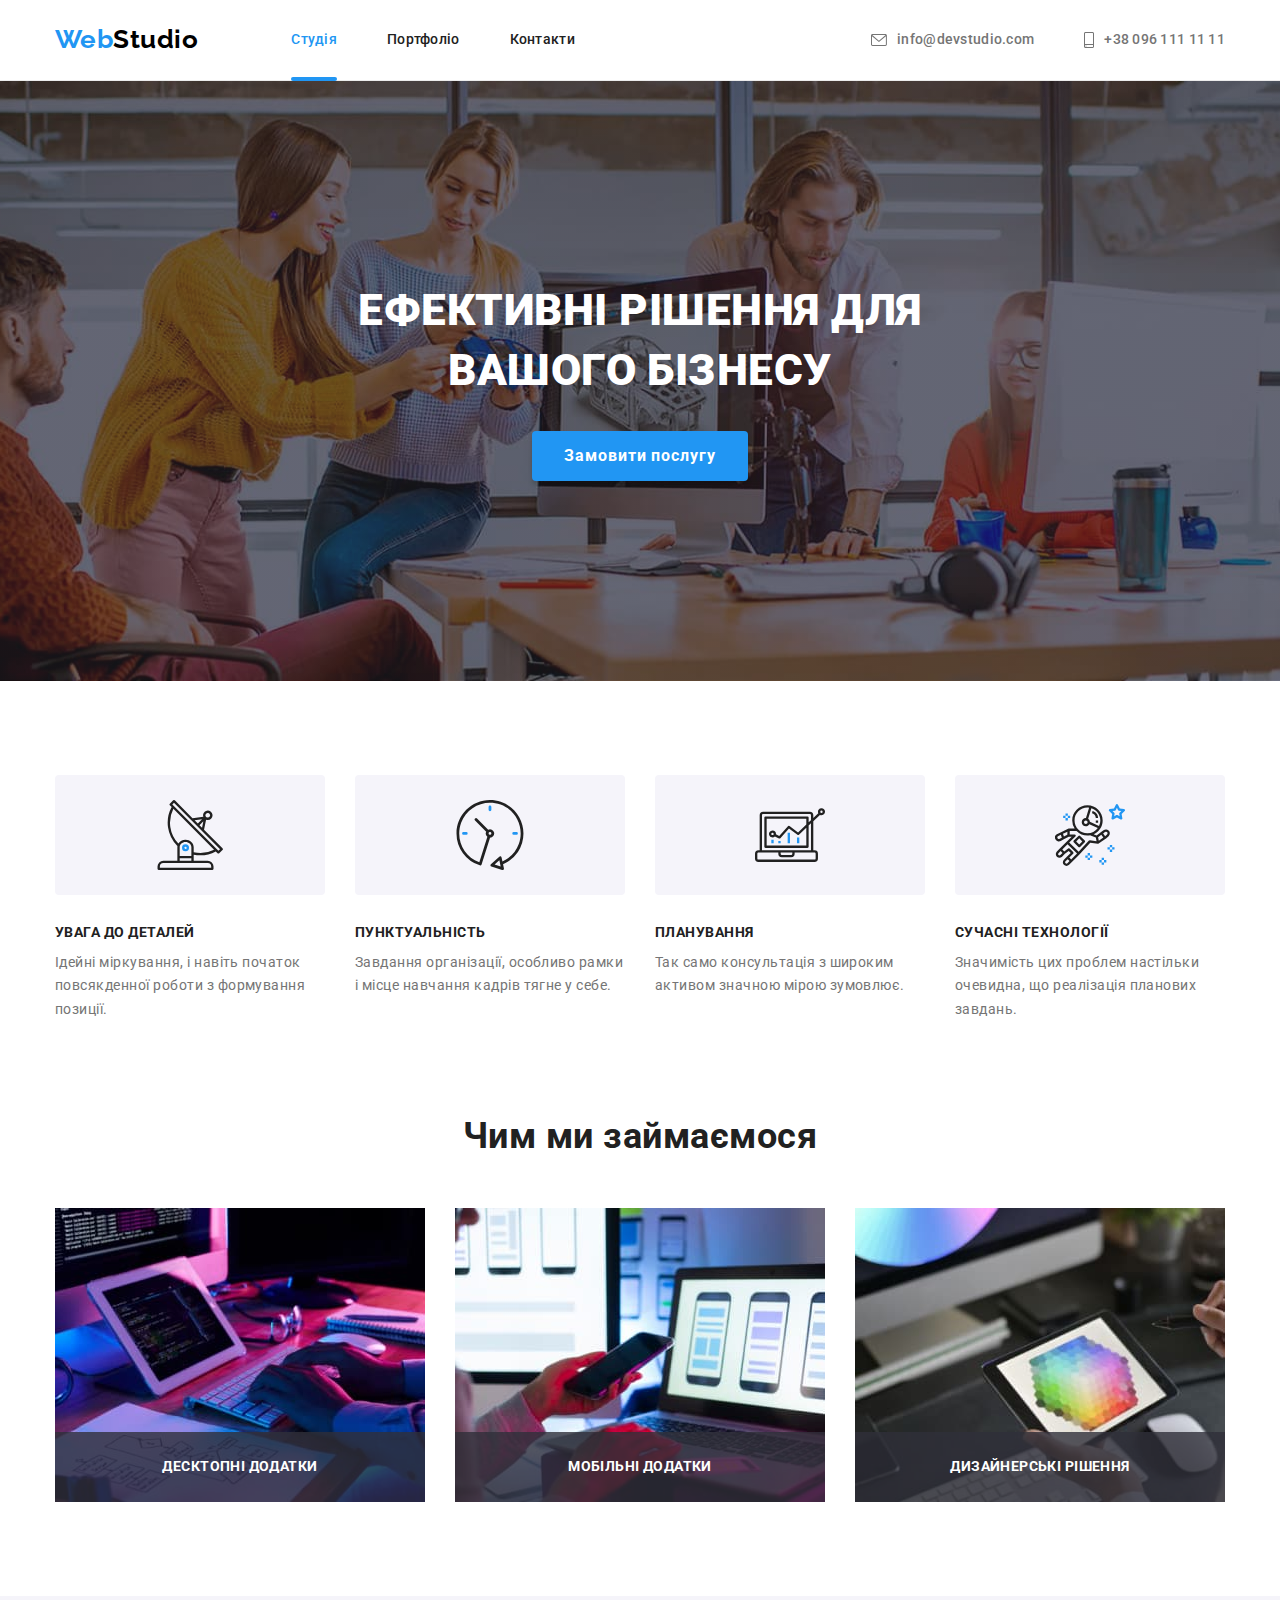
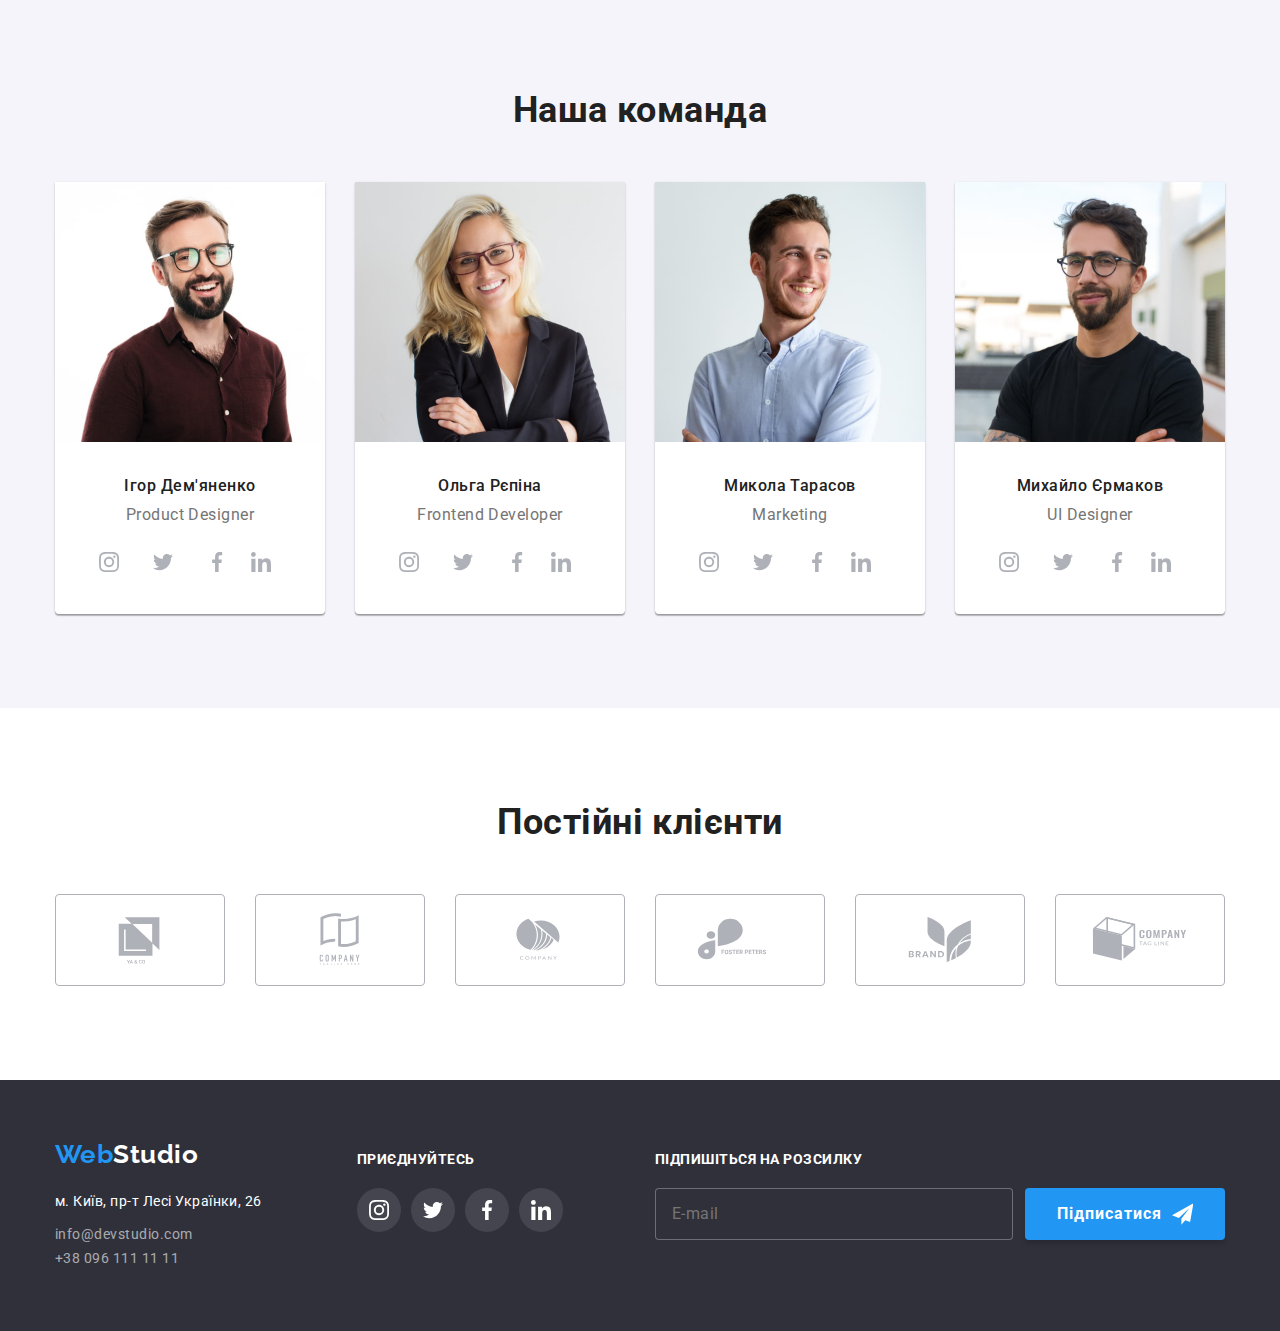
==== index.html @ d3ca1d01 "start" ====
<!DOCTYPE html>
<html lang="uk">
  <head>
    <meta charset="UTF-8" />
    <meta http-equiv="X-UA-Compatible" content="IE=edge" />
    <meta name="viewport" content="width=device-width, initial-scale=1.0" />
    <link
      href="https://fonts.googleapis.com/css2?family=Raleway:wght@700&family=Roboto:wght@400;500;700;900&display=swap"
      rel="stylesheet"
    />
    <link
      rel="stylesheet"
      href="https://cdnjs.cloudflare.com/ajax/libs/modern-normalize/1.1.0/modern-normalize.min.css"
    />
    <link rel="stylesheet" href="./css/main.min.css" />
    <title>Студія</title>
  </head>
  <body>
    <header>
      <div class="main-nav container">
        <nav class="menu">
          <a href="./index.html" class="logo"
            >Web<span class="logo__studio--dark">Studio</span></a
          >
          <ul class="site-nav list">
            <li class="site-nav__item">
              <a href="./index.html" class="site-nav__title site-nav__title--current">Студія</a>
            </li>
            <li class="site-nav__item">
              <a href="./portfolio.html" class="site-nav__title">Портфоліо</a>
            </li>
            <li class="site-nav__item"><a href="" class="site-nav__title">Контакти</a></li>
          </ul>
        </nav>
        <ul class="top-contacts list">
          <li class="top-contacts__item">
            <a href="mailto:info@devstudio.com" class="top-contacts__link">
              <svg class="top-contacts__icon" width="16" height="12">
                <use href="./images/icons.svg#envelope"></use>
              </svg>
              info@devstudio.com
            </a>
          </li>
          <li class="top-contacts__item">
            <a href="tel:+380961111111" class="top-contacts__link">
              <svg class="top-contacts__icon" width="10" height="16">
                <use href="./images/icons.svg#smartphone"></use>
              </svg>
              +38 096 111 11 11
            </a>
          </li>
        </ul>
      </div>
    </header>
    <main>
      <section class="section hero">
        <h1 class="hero__title">
          Ефективні рішення для<br />
          вашого бізнесу
        </h1>
        <button type="button" class="btn" data-modal-open>
          Замовити послугу
        </button>
      </section>
      <section class="section descr">
        <div class="container">
          <h2 class="visually-hidden">Опис</h2>
          <ul class="descr__list list">
            <li class="descr__item">
              <div class="descr__icon">
                <svg width="70" height="70">
                  <use href="./images/icons.svg#antena"></use>
                </svg>
              </div>
              <h3 class="descr__title">УВАГА ДО ДЕТАЛЕЙ</h3>
              <p class="descr__text">
                Ідейні міркування, і навіть початок повсякденної роботи з
                формування позиції.
              </p>
            </li>
            <li class="descr__item">
              <div class="descr__icon">
                <svg width="70" height="70">
                  <use href="./images/icons.svg#clock"></use>
                </svg>
              </div>
              <h3 class="descr__title">ПУНКТУАЛЬНІСТЬ</h3>
              <p class="descr__text">
                Завдання організації, особливо рамки і місце навчання кадрів
                тягне у себе.
              </p>
            </li>
            <li class="descr__item">
              <div class="descr__icon">
                <svg width="70" height="70">
                  <use href="./images/icons.svg#diagram"></use>
                </svg>
              </div>
              <h3 class="descr__title">ПЛАНУВАННЯ</h3>
              <p class="descr__text">
                Так само консультація з широким активом значною мірою зумовлює.
              </p>
            </li>
            <li class="descr__item">
              <div class="descr__icon">
                <svg width="70" height="70">
                  <use href="./images/icons.svg#astronaut"></use>
                </svg>
              </div>
              <h3 class="descr__title">СУЧАСНІ ТЕХНОЛОГІЇ</h3>
              <p class="descr__text">
                Значимість цих проблем настільки очевидна, що реалізація
                планових завдань.
              </p>
            </li>
          </ul>
        </div>
      </section>
      <section class="section samples">
        <div class="container">
          <h2 class="section__title">Чим ми займаємося</h2>
          <ul class="samples__list list">
            <li class="samples__item">
              <img class="samples__img" src="./images/img1.jpg" alt="Приклад роботи 1" width="370" />
              <div class="samples__plate">
                <h3 class="samples__title">Десктопні додатки</h3>
              </div>
            </li>
            <li class="samples__item">
              <img class="samples__img" src="./images/img2.jpg" alt="Приклад роботи 2" width="370" />
              <div class="samples__plate">
                <h3 class="samples__title">Мобільні додатки</h3>
              </div>
            </li>
            <li class="samples__item">
              <img class="samples__img" src="./images/img3.jpg" alt="Приклад роботи 3" width="370" />
              <div class="samples__plate">
                <h3 class="samples__title">Дизайнерські рішення</h3>
              </div>
            </li>
          </ul>
        </div>
      </section>
      <section class="section team">
        <div class="container">
          <h2  class="section__title">Наша команда</h2>
          <ul class="team__list list">
            <li class="team__item">
              <img
                src="./images/teamcard1.jpg"
                alt="Ігор Дем'яненко"
                width="270"
              />
              <div class="team-card">
                <h3 class="team-card__title">Ігор Дем'яненко</h3>
                <p>Product Designer</p>
                <ul class="social list">
                  <li class="social__item" >
                    <a href="" class="social__link" title="">
                      <svg  width="20" height="20">
                        <use href="./images/icons.svg#instagram"></use>
                      </svg>
                    </a>
                  </li>
                  <li class="social__item">
                    <a href="" class="social__link" title="">
                      <svg  width="20" height="20">
                        <use href="./images/icons.svg#twitter"></use>
                      </svg>
                    </a>
                  </li class="social__item">
                  <li>
                    <a href="" class="social__link" title="">
                      <svg  width="20" height="20">
                        <use href="./images/icons.svg#facebook"></use>
                      </svg>
                    </a>
                  </li>
                  <li class="social__item">
                    <a href="" class="social__link" title="">
                      <svg  width="20" height="20">
                        <use href="./images/icons.svg#linkedin"></use>
                      </svg>
                    </a>
                  </li>
                </ul>
              </div>
            </li>
            <li class="team__item">
              <img
                src="./images/teamcard2.jpg"
                alt="Ольга Рєпіна"
                width="270"
              />
              <div class="team-card">
                <h3 class="team-card__title">Ольга Рєпіна</h3>
                <p>Frontend Developer</p>
                <ul class="social list">
                    <li class="social__item" >
                      <a href="" class="social__link" title="">
                        <svg  width="20" height="20">
                          <use href="./images/icons.svg#instagram"></use>
                        </svg>
                      </a>
                    </li>
                    <li class="social__item">
                      <a href="" class="social__link" title="">
                        <svg width="20" height="20">
                          <use href="./images/icons.svg#twitter"></use>
                        </svg>
                      </a>
                    </li class="social__item">
                    <li>
                      <a href="" class="social__link" title="">
                        <svg  width="20" height="20">
                          <use href="./images/icons.svg#facebook"></use>
                        </svg>
                      </a>
                    </li>
                    <li class="social__item">
                      <a href="" class="social__link" title="">
                        <svg  width="20" height="20">
                          <use href="./images/icons.svg#linkedin"></use>
                        </svg>
                      </a>
                    </li>
                  </ul>
              </div>
            </li>
            <li class="team__item">
              <img
                src="./images/teamcard3.jpg"
                alt="Микола Тарасов"
                width="270"
              />
              <div class="team-card">
                <h3 class="team-card__title">Микола Тарасов</h3>
                <p>Marketing</p>
                <ul class="social list">
                    <li class="social__item" >
                      <a href="" class="social__link" title="">
                        <svg  width="20" height="20">
                          <use href="./images/icons.svg#instagram"></use>
                        </svg>
                      </a>
                    </li>
                    <li class="social__item">
                      <a href="" class="social__link" title="">
                        <svg  width="20" height="20">
                          <use href="./images/icons.svg#twitter"></use>
                        </svg>
                      </a>
                    </li class="social__item">
                    <li>
                      <a href="" class="social__link" title="">
                        <svg  width="20" height="20">
                          <use href="./images/icons.svg#facebook"></use>
                        </svg>
                      </a>
                    </li>
                    <li class="social__item">
                      <a href="" class="social__link" title="">
                        <svg  width="20" height="20">
                          <use href="./images/icons.svg#linkedin"></use>
                        </svg>
                      </a>
                    </li>
                  </ul>
              </div>
            </li>
            <li class="team__item">
              <img
                src="./images/teamcard4.jpg"
                alt="Михайло Єрмаков"
                width="270"
              />
              <div class="team-card">
                <h3 class="team-card__title">Михайло Єрмаков</h3>
                <p>UI Designer</p>
                <ul class="social list">
                    <li class="social__item" >
                      <a href="" class="social__link" title="">
                        <svg  width="20" height="20">
                          <use href="./images/icons.svg#instagram"></use>
                        </svg>
                      </a>
                    </li>
                    <li class="social__item">
                      <a href="" class="social__link" title="">
                        <svg  width="20" height="20">
                          <use href="./images/icons.svg#twitter"></use>
                        </svg>
                      </a>
                    </li class="social__item">
                    <li>
                      <a href="" class="social__link" title="">
                        <svg  width="20" height="20">
                          <use href="./images/icons.svg#facebook"></use>
                        </svg>
                      </a>
                    </li>
                    <li class="social__item">
                      <a href="" class="social__link" title="">
                        <svg  width="20" height="20">
                          <use href="./images/icons.svg#linkedin"></use>
                        </svg>
                      </a>
                    </li>
                  </ul>
              </div>
            </li>
          </ul>
        </div>
      </section>
      <section class="section clients">
        <div class="container">
          <h2  class="section__title">Постійні клієнти</h2>
          <ul class="clients__list list">
            <li class="clients__item">
              <a href="" class="clients__thumb">
                <svg width="106" height="60">
                  <use href="./images/icons.svg#client1"></use>
                </svg>
              </a>
            </li>
            <li class="clients__item">
              <a href="" class="clients__thumb">
                <svg width="106" height="60">
                  <use href="./images/icons.svg#client2"></use>
                </svg>
              </a>
            </li>
            <li class="clients__item">
              <a href="" class="clients__thumb">
                <svg width="106" height="60">
                  <use href="./images/icons.svg#client3"></use>
                </svg>
              </a>
            </li>
            <li class="clients__item">
              <a href="" class="clients__thumb">
                <svg width="106" height="60">
                  <use href="./images/icons.svg#client4"></use>
                </svg>
              </a>
            </li>
            <li class="clients__item">
              <a href="" class="clients__thumb">
                <svg width="106" height="60">
                  <use href="./images/icons.svg#client5"></use>
                </svg>
              </a>
            </li>
            <li class="clients__item">
              <a href="" class="clients__thumb">
                <svg width="106" height="60">
                  <use href="./images/icons.svg#client6"></use>
                </svg>
              </a>
            </li>
          </ul>
        </div>
      </section>
    </main>
    <footer class="footer">
      <div class="container container--flex">
        <address>
          <a href="./index.html" class="logo footer__logo"
            >Web<span class="logo__studio--light">Studio</span></a
          >
          <ul class="bottom-contacts list">
            <li class="bottom-contacts__item">
              <a
                href="https://goo.gl/maps/KLGtmUiZqjjmd39q9"
                target="_blank"
                rel="noopener noreferrer"
                class="bottom-contacts__link bottom-contacts__link--white"
                >м. Київ, пр-т Лесі Українки, 26</a
              >
            </li>
            <li>
              <a href="mailto:info@devstudio.com" class="bottom-contacts__link"
                >info@devstudio.com</a
              >
            </li>
            <li>
              <a href="tel:+380961111111" class="bottom-contacts__link"
                >+38 096 111 11 11</a
              >
            </li>
          </ul>
        </address>

        <div class="footer-soc">
          <h2 class="footer__title">приєднуйтесь</h2>
          <ul class="social footer-soc__social list">
            <li class="social__item">
              <a href="" class="social__link social__link--bottom" title="">
                <svg class="icon" width="20" height="20">
                  <use href="./images/icons.svg#instagram"></use>
                </svg>
              </a>
            </li>
            <li class="social__item">
              <a href="" class="social__link social__link--bottom" title="">
                <svg class="icon" width="20" height="20">
                  <use href="./images/icons.svg#twitter"></use>
                </svg>
              </a>
            </li>
            <li class="social__item">
              <a href="" class="social__link social__link--bottom" title="">
                <svg class="icon" width="20" height="20">
                  <use href="./images/icons.svg#facebook"></use>
                </svg>
              </a>
            </li>
            <li class="social__item">
              <a href="" class="social__link social__link--bottom" title="">
                <svg class="icon" width="20" height="20">
                  <use href="./images/icons.svg#linkedin"></use>
                </svg>
              </a>
            </li>
          </ul>
        </div>
        <div class="subscribe">
          <h2 class="footer__title">Підпишіться на розсилку</h2>
          <form class="subscribe__form">
            <label>
              <input class="subscribe__input" type="email" name="email" placeholder="E-mail" />
            </label>

            <button type="submit" class="btn subscribe__btn">
              Підписатися
              <svg class="subscribe__icon" width="24" height="24">
                <use href="./images/icons.svg#subscribe"></use>
              </svg>
            </button>
          </form>
        </div>
      </div>
    </footer>

    <div class="backdrop is-hidden" data-modal>
      <div class="modal">
        <button type="button" class="close-btn" data-modal-close>
          <svg class="close-btn__icon" width="18" height="18">
            <use href="./images/icons.svg#close-black"></use>
          </svg>
        </button>
        <h2 class="modal__title">Залиште свої дані, ми вам передзвонимо</h2>
        <form class="modal-form">

          <span class="modal-form__label">Ім'я</span>
          <label class="modal-form__field">
            <input type="text" name="name" class="modal-form__input"/>
            <svg class="modal-form__icon" width="18" height="18">
              <use href="./images/icons.svg#person"></use>
            </svg>
          </label>
          <span class="modal-form__label">Телефон</span>
          <label class="modal-form__field">
            
            <input type="tel" name="tel" class="modal-form__input"/>
            <svg class="modal-form__icon" width="18" height="18">
              <use href="./images/icons.svg#phone-form"></use>
            </svg>
          </label>
          <span class="modal-form__label">Пошта</span>
          <label class="modal-form__field">
            
            <input type="email" name="email" class="modal-form__input"/>
            <svg class="modal-form__icon" width="18" height="18">
              <use href="./images/icons.svg#email-form"></use>
            </svg>
          </label>
          <span class="modal-form__label">Коментар</span>
          <label class="modal-form__field">
            
            <textarea
              name="comment"
              rows="7"
              placeholder="Введіть текст"
              class="modal-form__input modal-form__input--text"
            ></textarea>
          </label>
          <label class="policy">
            <input type="checkbox" name="agree" class="policy__input visually-hidden" />
            <span class="policy__icon"></span>
            Погоджуюся з розсилкою та приймаю <a class="policy__link" href="">Умови договору</a>
          </label>

          <button type="submit" class="btn modal__btn">Відправити</button>
        </form>
      </div>
    </div>

    <script src="./js/modal.js"></script>
  </body>
</html>
---- css/main.min.css ----
.visually-hidden{position:absolute;white-space:nowrap;width:1px;height:1px;overflow:hidden;border:0;padding:0;clip:rect(0 0 0 0);-webkit-clip-path:inset(50%);clip-path:inset(50%);margin:-1px}body{font-family:Roboto,sans-serif;letter-spacing:.03em;color:#757575;background-color:#fff}h1,h2,h3,h4,h5,h6,ul,p{margin:0}.list{list-style-type:none;-webkit-padding-start:0;padding-inline-start:0}.section{padding:94px 0}.section__title{margin-bottom:50px;font-weight:700;font-size:36px;color:#212121;text-align:center;line-height:1.16}.container{width:1200px;margin:0 auto;padding-left:15px;padding-right:15px}.container--flex{display:flex}.logo{margin-right:93px;color:#2196f3;font-family:Raleway,sans-serif;font-style:normal;font-weight:700;font-size:26px;text-decoration:none;padding-top:24px;padding-bottom:25px}.logo__studio--dark{color:#000}.logo__studio--light{color:#fff}.footer__logo{display:inline-block;margin-bottom:20px;margin-right:0;padding:0}.social{display:flex;justify-content:center;margin-top:16px}.social__item{margin-right:10px}.social__link{display:flex;justify-content:center;align-items:center;width:44px;height:44px;border-radius:50%;background-color:#fff;fill:#afb1b8;outline:none;transition:fill 250ms cubic-bezier(0.4, 0, 0.2, 1),background-color 250ms cubic-bezier(0.4, 0, 0.2, 1)}.social__link:last-child{margin-right:0}.social__link:hover,.social__link:focus,.social__link:active{background-color:#2196f3;fill:#fff}.social__link--bottom{background-color:rgba(255,255,255,.1);fill:#fff}.btn{display:inline-block;padding:10px 32px;border:none;border-radius:4px;font-family:inherit;font-weight:700;font-size:16px;line-height:1.87;letter-spacing:.06em;cursor:pointer;text-align:center;background-color:#2196f3;color:#fff;box-shadow:0px 4px 4px rgba(0,0,0,.15);transition:background-color 250ms cubic-bezier(0.4, 0, 0.2, 1)}header{border-bottom:1px solid #ececec}.main-nav,.menu{display:flex;align-items:center}.site-nav{display:flex}.site-nav__item{position:relative;margin-right:50px}.site-nav__item:last-child{margin-right:0}.site-nav__title{display:block;padding-top:32px;padding-bottom:32px;color:#212121;font-weight:500;font-size:14px;letter-spacing:.02em;line-height:1.14;text-decoration:none;transition:color 250ms cubic-bezier(0.4, 0, 0.2, 1)}.site-nav__title:visited{color:#212121}.site-nav__title:hover,.site-nav__title:focus{color:#2196f3}.site-nav__title--current{color:#2196f3}.site-nav__title--current:visited{color:#2196f3}.site-nav__title--current::after{content:"";position:absolute;bottom:-1px;left:0;width:100%;height:4px;background-color:#2196f3;border-radius:2px}.top-contacts{display:flex;margin-left:auto}.top-contacts__item{margin-right:50px}.top-contacts__item:last-child{margin-right:0}.top-contacts__link{display:inline-flex;padding-top:32px;padding-bottom:32px;color:inherit;font-weight:500;font-size:14px;letter-spacing:.02em;line-height:1.14;text-decoration:none;transition:color 250ms cubic-bezier(0.4, 0, 0.2, 1),fill 250ms cubic-bezier(0.4, 0, 0.2, 1)}.top-contacts__link:hover,.top-contacts__link:focus,.top-contacts__link:active{color:#2196f3;fill:#2196f3}.top-contacts__icon{fill:currentColor;margin-right:10px;align-self:center}.hero{background-image:linear-gradient(90deg, rgba(47, 48, 58, 0.4) 0%, rgba(47, 48, 58, 0.4) 100%),url(../images/heroImg.jpg);background-position:center;background-repeat:no-repeat;background-color:#2f303a;text-align:center;padding-top:200px;padding-bottom:200px}.hero__title{margin-top:0;margin-bottom:30px;font-weight:900;font-size:44px;color:#fff;line-height:1.36;text-transform:uppercase}.descr{padding-bottom:0}.descr__list{display:flex}.descr__icon{display:flex;justify-content:center;align-items:center;height:120px;background-color:#f5f4fa;margin-bottom:30px;border-radius:4px}.descr__item{margin-right:30px;width:calc((100% - 90px)/4)}.descr__item:last-child{margin-right:0}.descr__title{margin-bottom:10px;font-weight:700;font-size:14px;color:#212121;line-height:1.14}.descr__text{font-size:14px;line-height:1.71}.samples{vertical-align:top;text-align:center}.samples__list{display:flex}.samples__item{position:relative;margin-right:30px;width:calc((100% - 60px)/3)}.samples__item:last-child{margin-right:0}.samples__img{display:block}.samples__plate{display:flex;justify-content:center;align-items:center;position:absolute;bottom:0;height:70px;width:100%;background:rgba(47,48,58,.8)}.samples__title{font-weight:700;font-size:14px;line-height:1.14;letter-spacing:.03em;text-transform:uppercase;color:#fff}.team{background-color:#f5f4fa;font-size:16px;line-height:1.18;text-align:center}.team__list{display:flex}.team__item{margin-right:30px;width:270px;background-color:#fff;border-radius:0px 0px 4px 4px;box-shadow:0px 1px 3px rgba(0,0,0,.12),0px 1px 1px rgba(0,0,0,.14),0px 2px 1px rgba(0,0,0,.2)}.team__item:last-child{margin-right:0}.team-card{padding:30px 0}.team-card__title{font-size:inherit;line-height:inherit;font-weight:500;color:#212121;margin-bottom:10px}.clients__list{display:flex}.clients__item{width:170px;height:92px;margin-right:30px}.clients__item:last-child{margin-right:0}.clients__thumb{display:flex;justify-content:center;align-items:center;width:100%;height:100%;border-width:1px;border-style:solid;border-color:#afb1b8;border-radius:4px;fill:#afb1b8;outline:none;transition:fill 250ms cubic-bezier(0.4, 0, 0.2, 1),border-color 250ms cubic-bezier(0.4, 0, 0.2, 1)}.clients__thumb:hover,.clients__thumb:focus,.clients__thumb:active{fill:#2196f3;border-color:#2196f3}.footer{background-color:#2f303a;padding-top:60px;padding-bottom:60px}.bottom-contacts__item{margin-bottom:9px}.bottom-contacts__item:last-child{margin-bottom:0}.bottom-contacts__link{font-size:14px;color:rgba(255,255,255,.6);font-style:normal;text-decoration:none;line-height:1.71;transition:color 250ms cubic-bezier(0.4, 0, 0.2, 1)}.bottom-contacts__link--white{color:#fff}.bottom-contacts__link:hover,.bottom-contacts__link:focus{color:#2196f3}.footer-soc{margin-left:95px;padding-top:12px}.footer__title{text-transform:uppercase;font-weight:700;font-size:14px;line-height:1.14;color:#fff}.footer-soc__social{margin-top:20px;padding:0;fill:#fff}.subscribe{margin-left:auto;padding-top:12px}.subscribe__form{display:flex;margin-top:20px}.subscribe__input{width:358px;padding:15px 16px;font-weight:400;font-size:16px;line-height:1.25;letter-spacing:.03em;color:#fff;background-color:#2f303a;border:1px solid rgba(255,255,255,.3);border-radius:4px}.subscribe__btn{display:flex;margin-left:12px;width:200px;align-items:center}.subscribe__icon{fill:currentColor;margin-left:10px}.backdrop{position:fixed;top:0;left:0;width:100%;height:100%;background-color:rgba(0,0,0,.2);opacity:1;transition:opacity 250ms cubic-bezier(0.4, 0, 0.2, 1)}.backdrop.is-hidden{opacity:0;pointer-events:none}.modal{position:absolute;top:50%;left:50%;display:flex;flex-direction:column;width:528px;height:581px;padding:40px;background-color:#fff;opacity:1;border-radius:4px;box-shadow:0px 1px 3px rgba(0,0,0,.12),0px 1px 1px rgba(0,0,0,.14),0px 2px 1px rgba(0,0,0,.2);transform:translate(-50%, -50%) scale(1);transition:opacity 250ms cubic-bezier(0.4, 0, 0.2, 1),transform 250ms cubic-bezier(0.4, 0, 0.2, 1),box-shadow 250ms cubic-bezier(0.4, 0, 0.2, 1) 250ms}.backdrop.is-hidden .modal{transform:translate(-50%, -50%) scale(0.5);opacity:0}.close-btn{position:absolute;top:8px;right:8px;display:flex;align-items:center;justify-content:center;padding:0;margin:0;width:30px;height:30px;border:1px solid rgba(0,0,0,.1);border-radius:50%;background-color:#fff;cursor:pointer}.close-btn__icon{transition:transform 250ms cubic-bezier(0.4, 0, 0.2, 1),fill 250ms cubic-bezier(0.4, 0, 0.2, 1)}.close-btn:hover .close-btn__icon{fill:#2196f3;transform:translate(0px, 1px)}.modal__title{margin-bottom:12px;font-weight:700;font-size:20px;line-height:1.15;text-align:center;letter-spacing:.03em;color:#212121}.modal-form{display:flex;flex-direction:column}.modal-form__label{margin-bottom:4px;font-weight:400;font-size:12px;line-height:1.17;letter-spacing:.01em}.modal-form__field{position:relative;display:flex;flex-direction:column;width:100%;margin-bottom:10px}.modal-form__icon{position:absolute;top:50%;transform:translate(50%, -50%)}.modal-form__input:focus+.modal-form__icon{fill:#2196f3}.modal-form__input{padding:12px 16px 12px 42px;font-weight:400;font-size:12px;line-height:1.17;letter-spacing:.01em;border:1px solid rgba(33,33,33,.2);border-radius:4px;resize:none;cursor:pointer;transition:border 250ms cubic-bezier(0.4, 0, 0.2, 1)}.modal-form__input:focus{border:1px solid #2196f3;outline:none}.modal-form__input--text{padding:12px 16px}.modal-form__input--text::-moz-placeholder{color:rgba(117,117,117,.5)}.modal-form__input--text:-ms-input-placeholder{color:rgba(117,117,117,.5)}.modal-form__input--text::placeholder{color:rgba(117,117,117,.5)}.policy{display:inline-flex;align-items:center;padding-left:14px;margin-bottom:30px;font-weight:400;font-size:14px;line-height:1.71;letter-spacing:.03em}.policy__input{margin-right:8px}.policy__link{color:#2196f3}.policy__icon{display:inline-block;margin-right:8px;width:16px;height:15px;border:2px solid #212121;border-radius:2px}.policy__input:checked+.policy__icon{background-image:url(../images/check.svg);background-color:#2196f3;background-size:contain;background-origin:border-box;border-color:#2196f3}.modal__btn{width:200px;margin:0 auto}.modal__btn:hover{background-color:#188ce8}.sort{display:flex;justify-content:center;margin-bottom:50px}.sort__item{margin-right:8px}.sort__button{padding:6px 22px;border:none;border-radius:4px;background-color:#f5f4fa;font-family:inherit;color:#212121;font-weight:500;font-size:16px;line-height:1.62;cursor:pointer;outline:none;transition:color 250ms cubic-bezier(0.4, 0, 0.2, 1),background-color 250ms cubic-bezier(0.4, 0, 0.2, 1),box-shadow 250ms cubic-bezier(0.4, 0, 0.2, 1)}.sort__button:hover,.sort__button:focus{background-color:#2196f3;color:#fff;box-shadow:0px 3px 1px rgba(0,0,0,.1),0px 1px 2px rgba(0,0,0,.08),0px 2px 2px rgba(0,0,0,.12)}.galary{display:flex;flex-wrap:wrap}.galary__item{margin-right:30px;margin-bottom:30px;width:370px;transition:box-shadow 250ms cubic-bezier(0.4, 0, 0.2, 1)}.galary__item:hover{box-shadow:0px 1px 1px rgba(0,0,0,.12),0px 4px 4px rgba(0,0,0,.06),1px 4px 6px rgba(0,0,0,.16)}.galary__item:nth-child(3n){margin-right:0}.galary__item:nth-last-child(-n+3){margin-bottom:0}.galary__item:hover .galary__adbg{transform:translateY(0)}.galary__link{text-decoration:none;color:inherit}.galary__imgblock{position:relative;overflow:hidden}.galary__img{display:block}.galary__adbg{display:flex;justify-content:center;align-items:center;position:absolute;bottom:0;height:100%;width:100%;background-color:rgba(33,150,243,.9);transform:translateY(100%);transition:transform 250ms cubic-bezier(0.4, 0, 0.2, 1)}.galary__text{max-width:322px;font-weight:400;font-size:18px;line-height:1.56;letter-spacing:.03em;color:#fff}.galary__card{padding:20px 24px;border-left:1px solid #eee;border-right:1px solid #eee;border-bottom:1px solid #eee}.galary__title{font-weight:700;font-size:18px;color:#212121;letter-spacing:.06em;line-height:2}.galary__product{font-size:16px;line-height:1.87}/*# sourceMappingURL=main.min.css.map */
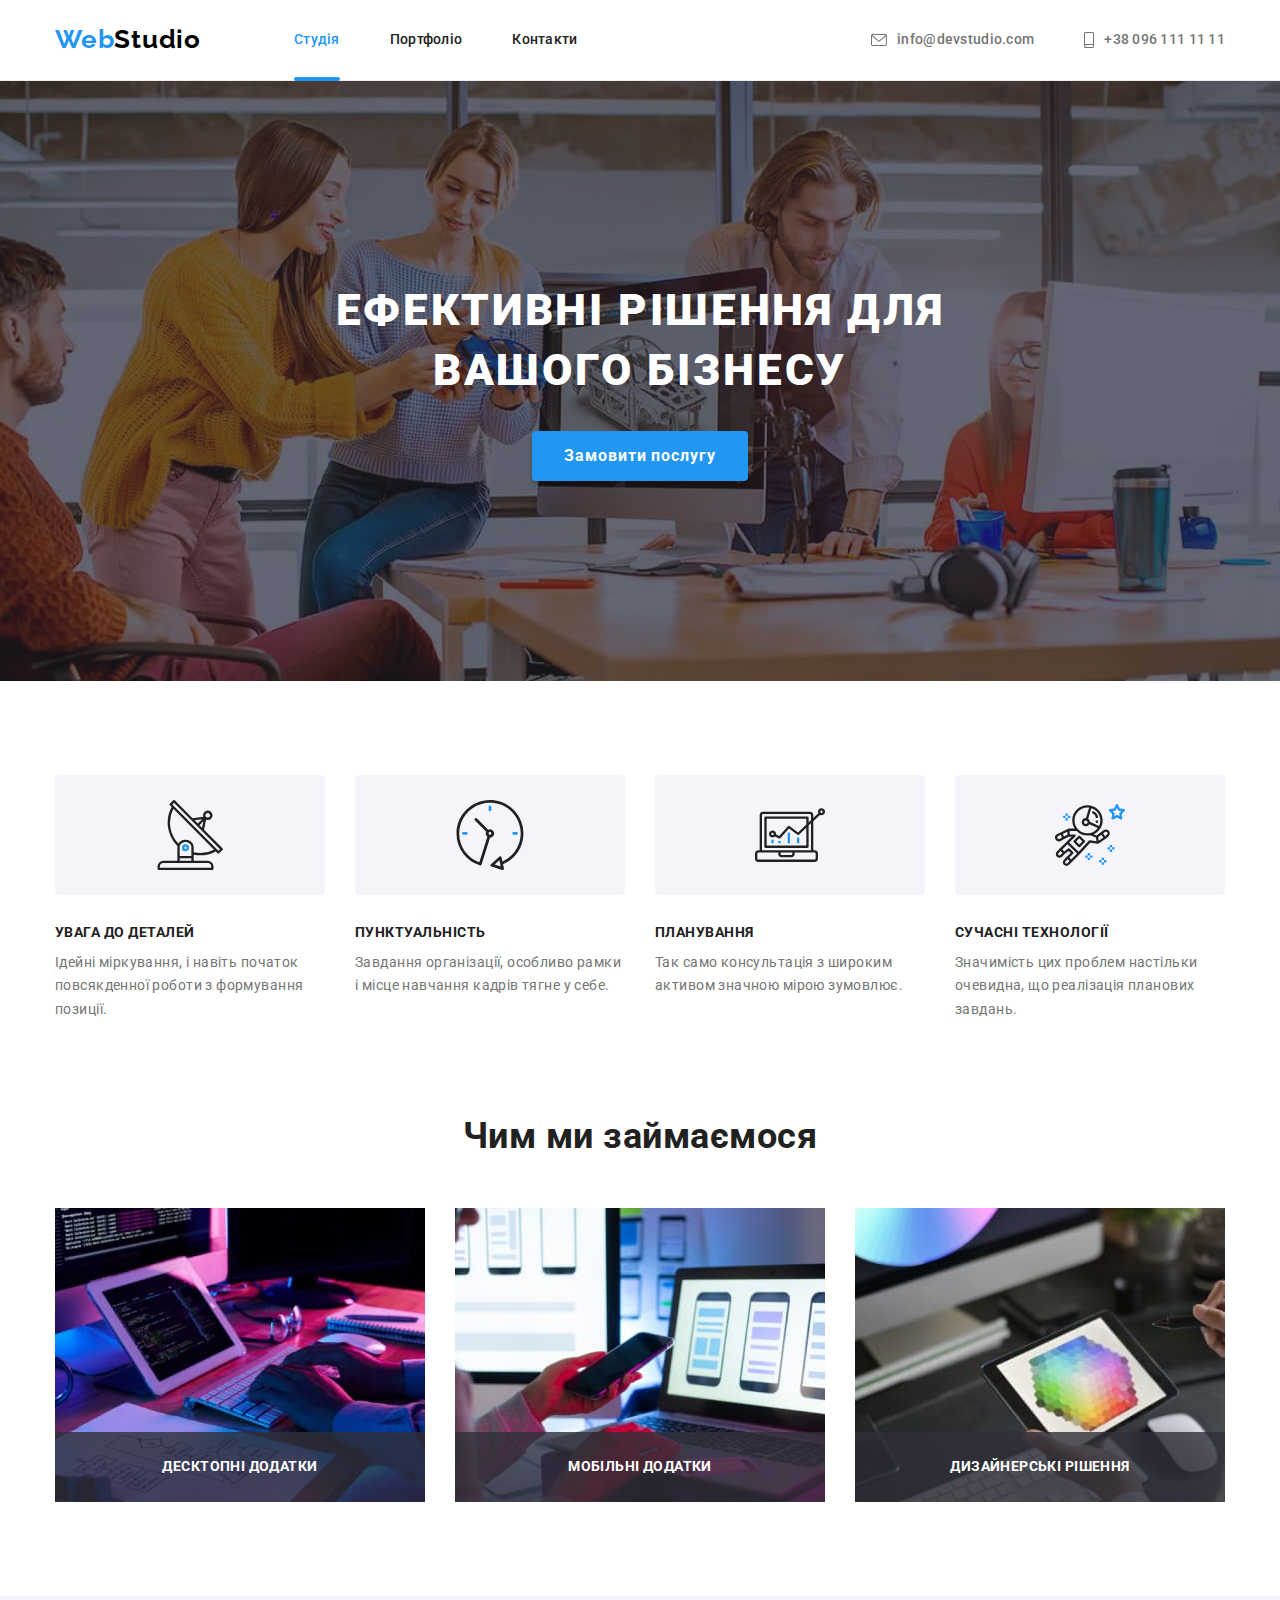
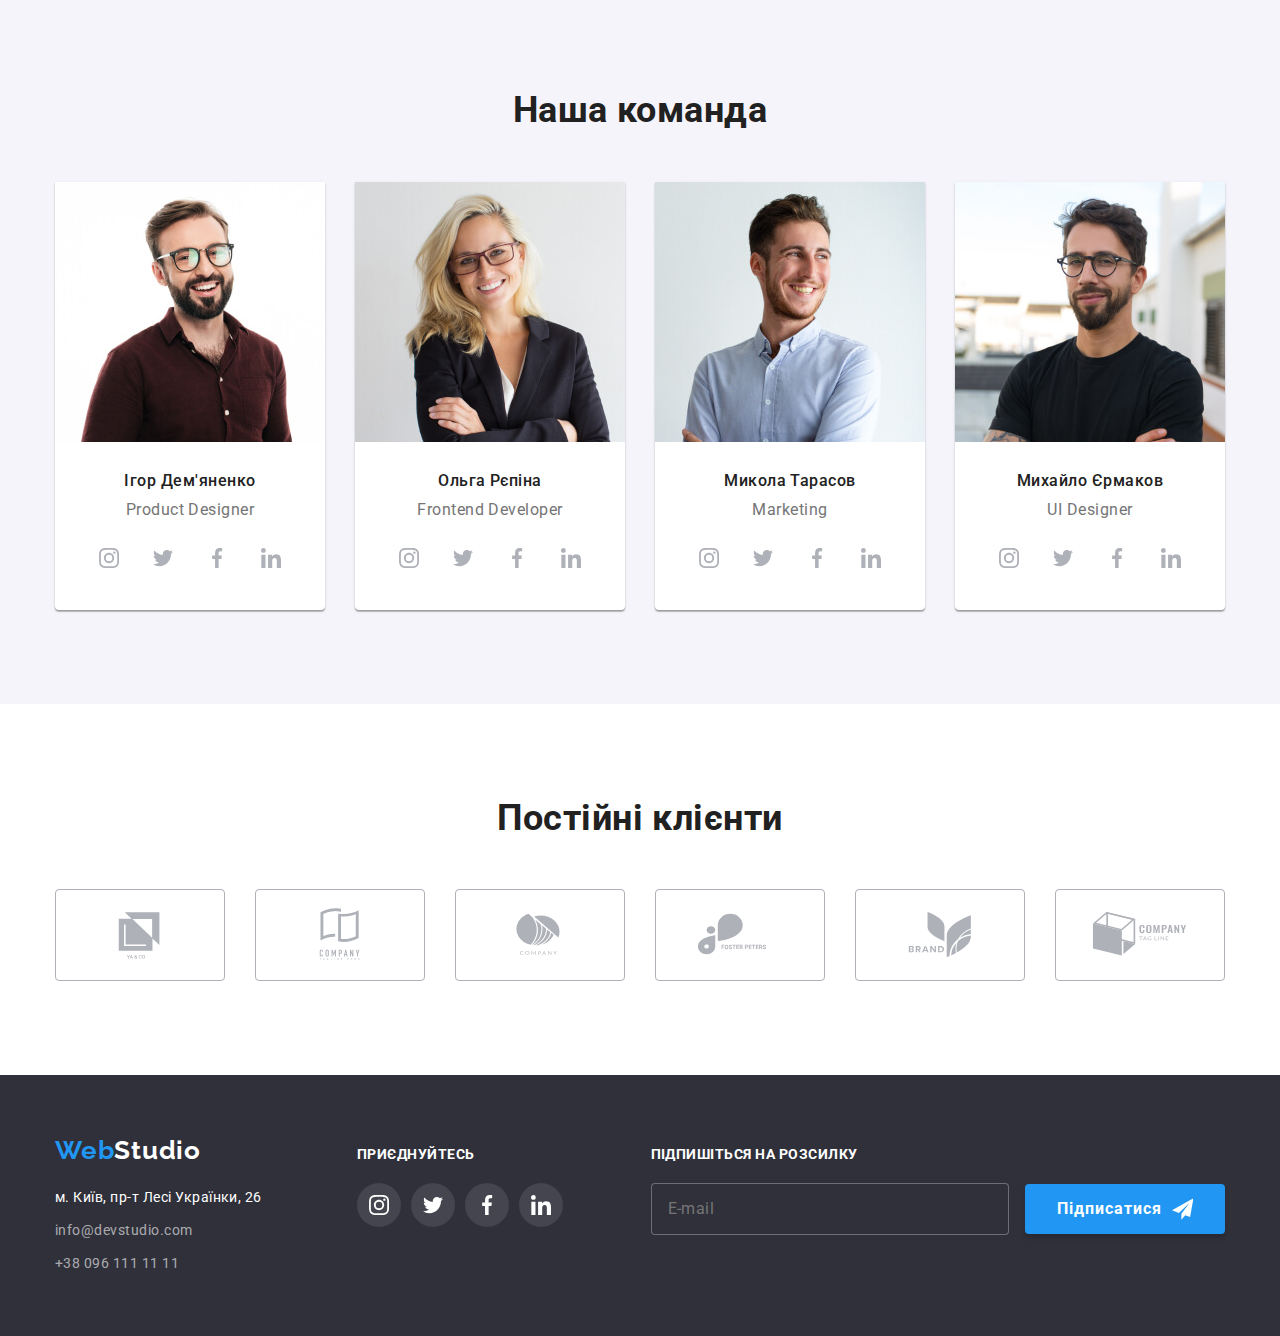
==== commit 803838d9: "update" ====
--- a/index.html
+++ b/index.html
@@ -16,7 +16,7 @@
     <title>Студія</title>
   </head>
   <body>
-    <header>
+    <header class="header">
       <div class="main-nav container">
         <nav class="menu">
           <a href="./index.html" class="logo"
@@ -24,12 +24,18 @@
           >
           <ul class="site-nav list">
             <li class="site-nav__item">
-              <a href="./index.html" class="site-nav__title site-nav__title--current">Студія</a>
+              <a
+                href="./index.html"
+                class="site-nav__title site-nav__title--current"
+                >Студія</a
+              >
             </li>
             <li class="site-nav__item">
               <a href="./portfolio.html" class="site-nav__title">Портфоліо</a>
             </li>
-            <li class="site-nav__item"><a href="" class="site-nav__title">Контакти</a></li>
+            <li class="site-nav__item">
+              <a href="" class="site-nav__title">Контакти</a>
+            </li>
           </ul>
         </nav>
         <ul class="top-contacts list">
@@ -50,6 +56,15 @@
             </a>
           </li>
         </ul>
+        <button
+          class="menu-toggle js-open-menu"
+          aria-expanded="false"
+          aria-controls="mobile-menu"
+        >
+          <svg width="40" height="40">
+            <use href="./images/icons.svg#menu_40px"></use>
+          </svg>
+        </button>
       </div>
     </header>
     <main>
@@ -121,19 +136,34 @@
           <h2 class="section__title">Чим ми займаємося</h2>
           <ul class="samples__list list">
             <li class="samples__item">
-              <img class="samples__img" src="./images/img1.jpg" alt="Приклад роботи 1" width="370" />
+              <img
+                class="samples__img"
+                srcset="./images/img1.jpg 1x, ./images/img1@2x.jpg 2x"
+                src="./images/img1.jpg"
+                alt="Приклад роботи 1"
+              />
               <div class="samples__plate">
                 <h3 class="samples__title">Десктопні додатки</h3>
               </div>
             </li>
             <li class="samples__item">
-              <img class="samples__img" src="./images/img2.jpg" alt="Приклад роботи 2" width="370" />
+              <img
+                class="samples__img"
+                srcset="./images/img2.jpg 1x, ./images/img2@2x.jpg 2x"
+                src="./images/img2.jpg"
+                alt="Приклад роботи 2"
+              />
               <div class="samples__plate">
                 <h3 class="samples__title">Мобільні додатки</h3>
               </div>
             </li>
             <li class="samples__item">
-              <img class="samples__img" src="./images/img3.jpg" alt="Приклад роботи 3" width="370" />
+              <img
+                class="samples__img"
+                srcset="./images/img3.jpg 1x, ./images/img3@2x.jpg 2x"
+                src="./images/img3.jpg"
+                alt="Приклад роботи 3"
+              />
               <div class="samples__plate">
                 <h3 class="samples__title">Дизайнерські рішення</h3>
               </div>
@@ -143,42 +173,62 @@
       </section>
       <section class="section team">
         <div class="container">
-          <h2  class="section__title">Наша команда</h2>
+          <h2 class="section__title">Наша команда</h2>
           <ul class="team__list list">
             <li class="team__item">
-              <img
-                src="./images/teamcard1.jpg"
-                alt="Ігор Дем'яненко"
-                width="270"
-              />
+              <picture>
+                <source
+                  media="(min-width: 1200px )"
+                  srcset="
+                    ./images/teamcard1.jpg    1x,
+                    ./images/teamcard1@2x.jpg 2x
+                  "
+                />
+                <source
+                  media="(min-width: 768px )"
+                  srcset="
+                    ./images/teamcard1_t.jpg    1x,
+                    ./images/teamcard1_t@2x.jpg 2x
+                  "
+                />
+
+                <img
+                  srcset="
+                    ./images/teamcard1_m.jpg    1x,
+                    ./images/teamcard1_m@2x.jpg 2x
+                  "
+                  src="./images/teamcard1_m.jpg"
+                  alt="Ігор Дем'яненко"
+                />
+              </picture>
               <div class="team-card">
                 <h3 class="team-card__title">Ігор Дем'яненко</h3>
                 <p>Product Designer</p>
                 <ul class="social list">
-                  <li class="social__item" >
-                    <a href="" class="social__link" title="">
-                      <svg  width="20" height="20">
+                  <li class="social__item">
+                    <a href="" class="social__link" title="">
+                      <svg width="20" height="20">
                         <use href="./images/icons.svg#instagram"></use>
                       </svg>
                     </a>
                   </li>
                   <li class="social__item">
                     <a href="" class="social__link" title="">
-                      <svg  width="20" height="20">
+                      <svg width="20" height="20">
                         <use href="./images/icons.svg#twitter"></use>
                       </svg>
                     </a>
-                  </li class="social__item">
-                  <li>
-                    <a href="" class="social__link" title="">
-                      <svg  width="20" height="20">
+                  </li>
+                  <li class="social__item">
+                    <a href="" class="social__link" title="">
+                      <svg width="20" height="20">
                         <use href="./images/icons.svg#facebook"></use>
                       </svg>
                     </a>
                   </li>
                   <li class="social__item">
                     <a href="" class="social__link" title="">
-                      <svg  width="20" height="20">
+                      <svg width="20" height="20">
                         <use href="./images/icons.svg#linkedin"></use>
                       </svg>
                     </a>
@@ -187,126 +237,186 @@
               </div>
             </li>
             <li class="team__item">
-              <img
-                src="./images/teamcard2.jpg"
-                alt="Ольга Рєпіна"
-                width="270"
-              />
+              <picture>
+                <source
+                  media="(min-width: 1200px )"
+                  srcset="
+                    ./images/teamcard2.jpg    1x,
+                    ./images/teamcard2@2x.jpg 2x
+                  "
+                />
+                <source
+                  media="(min-width: 768px )"
+                  srcset="
+                    ./images/teamcard2_t.jpg    1x,
+                    ./images/teamcard2_t@2x.jpg 2x
+                  "
+                />
+
+                <img
+                  srcset="
+                    ./images/teamcard2_m.jpg    1x,
+                    ./images/teamcard2_m@2x.jpg 2x
+                  "
+                  src="./images/teamcard2_m.jpg"
+                  alt="Ігор Дем'яненко"
+                />
+              </picture>
               <div class="team-card">
                 <h3 class="team-card__title">Ольга Рєпіна</h3>
                 <p>Frontend Developer</p>
                 <ul class="social list">
-                    <li class="social__item" >
-                      <a href="" class="social__link" title="">
-                        <svg  width="20" height="20">
-                          <use href="./images/icons.svg#instagram"></use>
-                        </svg>
-                      </a>
-                    </li>
-                    <li class="social__item">
-                      <a href="" class="social__link" title="">
-                        <svg width="20" height="20">
-                          <use href="./images/icons.svg#twitter"></use>
-                        </svg>
-                      </a>
-                    </li class="social__item">
-                    <li>
-                      <a href="" class="social__link" title="">
-                        <svg  width="20" height="20">
-                          <use href="./images/icons.svg#facebook"></use>
-                        </svg>
-                      </a>
-                    </li>
-                    <li class="social__item">
-                      <a href="" class="social__link" title="">
-                        <svg  width="20" height="20">
-                          <use href="./images/icons.svg#linkedin"></use>
-                        </svg>
-                      </a>
-                    </li>
-                  </ul>
+                  <li class="social__item">
+                    <a href="" class="social__link" title="">
+                      <svg width="20" height="20">
+                        <use href="./images/icons.svg#instagram"></use>
+                      </svg>
+                    </a>
+                  </li>
+                  <li class="social__item">
+                    <a href="" class="social__link" title="">
+                      <svg width="20" height="20">
+                        <use href="./images/icons.svg#twitter"></use>
+                      </svg>
+                    </a>
+                  </li>
+                  <li class="social__item">
+                    <a href="" class="social__link" title="">
+                      <svg width="20" height="20">
+                        <use href="./images/icons.svg#facebook"></use>
+                      </svg>
+                    </a>
+                  </li>
+                  <li class="social__item">
+                    <a href="" class="social__link" title="">
+                      <svg width="20" height="20">
+                        <use href="./images/icons.svg#linkedin"></use>
+                      </svg>
+                    </a>
+                  </li>
+                </ul>
               </div>
             </li>
             <li class="team__item">
-              <img
-                src="./images/teamcard3.jpg"
-                alt="Микола Тарасов"
-                width="270"
-              />
+              <picture>
+                <source
+                  media="(min-width: 1200px )"
+                  srcset="
+                    ./images/teamcard3.jpg    1x,
+                    ./images/teamcard3@2x.jpg 2x
+                  "
+                />
+                <source
+                  media="(min-width: 768px )"
+                  srcset="
+                    ./images/teamcard3_t.jpg    1x,
+                    ./images/teamcard3_t@2x.jpg 2x
+                  "
+                />
+
+                <img
+                  srcset="
+                    ./images/teamcard3_m.jpg    1x,
+                    ./images/teamcard3_m@2x.jpg 2x
+                  "
+                  src="./images/teamcard3_m.jpg"
+                  alt="Ігор Дем'яненко"
+                />
+              </picture>
               <div class="team-card">
                 <h3 class="team-card__title">Микола Тарасов</h3>
                 <p>Marketing</p>
                 <ul class="social list">
-                    <li class="social__item" >
-                      <a href="" class="social__link" title="">
-                        <svg  width="20" height="20">
-                          <use href="./images/icons.svg#instagram"></use>
-                        </svg>
-                      </a>
-                    </li>
-                    <li class="social__item">
-                      <a href="" class="social__link" title="">
-                        <svg  width="20" height="20">
-                          <use href="./images/icons.svg#twitter"></use>
-                        </svg>
-                      </a>
-                    </li class="social__item">
-                    <li>
-                      <a href="" class="social__link" title="">
-                        <svg  width="20" height="20">
-                          <use href="./images/icons.svg#facebook"></use>
-                        </svg>
-                      </a>
-                    </li>
-                    <li class="social__item">
-                      <a href="" class="social__link" title="">
-                        <svg  width="20" height="20">
-                          <use href="./images/icons.svg#linkedin"></use>
-                        </svg>
-                      </a>
-                    </li>
-                  </ul>
+                  <li class="social__item">
+                    <a href="" class="social__link" title="">
+                      <svg width="20" height="20">
+                        <use href="./images/icons.svg#instagram"></use>
+                      </svg>
+                    </a>
+                  </li>
+                  <li class="social__item">
+                    <a href="" class="social__link" title="">
+                      <svg width="20" height="20">
+                        <use href="./images/icons.svg#twitter"></use>
+                      </svg>
+                    </a>
+                  </li>
+                  <li class="social__item">
+                    <a href="" class="social__link" title="">
+                      <svg width="20" height="20">
+                        <use href="./images/icons.svg#facebook"></use>
+                      </svg>
+                    </a>
+                  </li>
+                  <li class="social__item">
+                    <a href="" class="social__link" title="">
+                      <svg width="20" height="20">
+                        <use href="./images/icons.svg#linkedin"></use>
+                      </svg>
+                    </a>
+                  </li>
+                </ul>
               </div>
             </li>
             <li class="team__item">
-              <img
-                src="./images/teamcard4.jpg"
-                alt="Михайло Єрмаков"
-                width="270"
-              />
+              <picture>
+                <source
+                  media="(min-width: 1200px )"
+                  srcset="
+                    ./images/teamcard4.jpg    1x,
+                    ./images/teamcard4@2x.jpg 2x
+                  "
+                />
+                <source
+                  media="(min-width: 768px )"
+                  srcset="
+                    ./images/teamcard4_t.jpg    1x,
+                    ./images/teamcard4_t@2x.jpg 2x
+                  "
+                />
+
+                <img
+                  srcset="
+                    ./images/teamcard4_m.jpg    1x,
+                    ./images/teamcard4_m@2x.jpg 2x
+                  "
+                  src="./images/teamcard4_m.jpg"
+                  alt="Ігор Дем'яненко"
+                />
+              </picture>
               <div class="team-card">
                 <h3 class="team-card__title">Михайло Єрмаков</h3>
                 <p>UI Designer</p>
                 <ul class="social list">
-                    <li class="social__item" >
-                      <a href="" class="social__link" title="">
-                        <svg  width="20" height="20">
-                          <use href="./images/icons.svg#instagram"></use>
-                        </svg>
-                      </a>
-                    </li>
-                    <li class="social__item">
-                      <a href="" class="social__link" title="">
-                        <svg  width="20" height="20">
-                          <use href="./images/icons.svg#twitter"></use>
-                        </svg>
-                      </a>
-                    </li class="social__item">
-                    <li>
-                      <a href="" class="social__link" title="">
-                        <svg  width="20" height="20">
-                          <use href="./images/icons.svg#facebook"></use>
-                        </svg>
-                      </a>
-                    </li>
-                    <li class="social__item">
-                      <a href="" class="social__link" title="">
-                        <svg  width="20" height="20">
-                          <use href="./images/icons.svg#linkedin"></use>
-                        </svg>
-                      </a>
-                    </li>
-                  </ul>
+                  <li class="social__item">
+                    <a href="" class="social__link" title="">
+                      <svg width="20" height="20">
+                        <use href="./images/icons.svg#instagram"></use>
+                      </svg>
+                    </a>
+                  </li>
+                  <li class="social__item">
+                    <a href="" class="social__link" title="">
+                      <svg width="20" height="20">
+                        <use href="./images/icons.svg#twitter"></use>
+                      </svg>
+                    </a>
+                  </li>
+                  <li class="social__item">
+                    <a href="" class="social__link" title="">
+                      <svg width="20" height="20">
+                        <use href="./images/icons.svg#facebook"></use>
+                      </svg>
+                    </a>
+                  </li>
+                  <li class="social__item">
+                    <a href="" class="social__link" title="">
+                      <svg width="20" height="20">
+                        <use href="./images/icons.svg#linkedin"></use>
+                      </svg>
+                    </a>
+                  </li>
+                </ul>
               </div>
             </li>
           </ul>
@@ -314,7 +424,7 @@
       </section>
       <section class="section clients">
         <div class="container">
-          <h2  class="section__title">Постійні клієнти</h2>
+          <h2 class="section__title">Постійні клієнти</h2>
           <ul class="clients__list list">
             <li class="clients__item">
               <a href="" class="clients__thumb">
@@ -364,71 +474,80 @@
     </main>
     <footer class="footer">
       <div class="container container--flex">
-        <address>
-          <a href="./index.html" class="logo footer__logo"
-            >Web<span class="logo__studio--light">Studio</span></a
-          >
-          <ul class="bottom-contacts list">
-            <li class="bottom-contacts__item">
-              <a
-                href="https://goo.gl/maps/KLGtmUiZqjjmd39q9"
-                target="_blank"
-                rel="noopener noreferrer"
-                class="bottom-contacts__link bottom-contacts__link--white"
-                >м. Київ, пр-т Лесі Українки, 26</a
-              >
-            </li>
-            <li>
-              <a href="mailto:info@devstudio.com" class="bottom-contacts__link"
-                >info@devstudio.com</a
-              >
-            </li>
-            <li>
-              <a href="tel:+380961111111" class="bottom-contacts__link"
-                >+38 096 111 11 11</a
-              >
-            </li>
-          </ul>
-        </address>
-
-        <div class="footer-soc">
-          <h2 class="footer__title">приєднуйтесь</h2>
-          <ul class="social footer-soc__social list">
-            <li class="social__item">
-              <a href="" class="social__link social__link--bottom" title="">
-                <svg class="icon" width="20" height="20">
-                  <use href="./images/icons.svg#instagram"></use>
-                </svg>
-              </a>
-            </li>
-            <li class="social__item">
-              <a href="" class="social__link social__link--bottom" title="">
-                <svg class="icon" width="20" height="20">
-                  <use href="./images/icons.svg#twitter"></use>
-                </svg>
-              </a>
-            </li>
-            <li class="social__item">
-              <a href="" class="social__link social__link--bottom" title="">
-                <svg class="icon" width="20" height="20">
-                  <use href="./images/icons.svg#facebook"></use>
-                </svg>
-              </a>
-            </li>
-            <li class="social__item">
-              <a href="" class="social__link social__link--bottom" title="">
-                <svg class="icon" width="20" height="20">
-                  <use href="./images/icons.svg#linkedin"></use>
-                </svg>
-              </a>
-            </li>
-          </ul>
+        <div class="container__tablet--flex">
+          <address>
+            <a href="./index.html" class="logo footer__logo"
+              >Web<span class="logo__studio--light">Studio</span></a
+            >
+            <ul class="bottom-contacts list">
+              <li class="bottom-contacts__item">
+                <a
+                  href="https://goo.gl/maps/KLGtmUiZqjjmd39q9"
+                  target="_blank"
+                  rel="noopener noreferrer"
+                  class="bottom-contacts__link bottom-contacts__link--white"
+                  >м. Київ, пр-т Лесі Українки, 26</a
+                >
+              </li>
+              <li class="bottom-contacts__item">
+                <a
+                  href="mailto:info@devstudio.com"
+                  class="bottom-contacts__link"
+                  >info@devstudio.com</a
+                >
+              </li>
+              <li class="bottom-contacts__item">
+                <a href="tel:+380961111111" class="bottom-contacts__link"
+                  >+38 096 111 11 11</a
+                >
+              </li>
+            </ul>
+          </address>
+
+          <div class="footer-soc">
+            <h2 class="footer__title">приєднуйтесь</h2>
+            <ul class="social footer-soc__social list">
+              <li class="social__item">
+                <a href="" class="social__link social__link--bottom" title="">
+                  <svg class="icon" width="20" height="20">
+                    <use href="./images/icons.svg#instagram"></use>
+                  </svg>
+                </a>
+              </li>
+              <li class="social__item">
+                <a href="" class="social__link social__link--bottom" title="">
+                  <svg class="icon" width="20" height="20">
+                    <use href="./images/icons.svg#twitter"></use>
+                  </svg>
+                </a>
+              </li>
+              <li class="social__item">
+                <a href="" class="social__link social__link--bottom" title="">
+                  <svg class="icon" width="20" height="20">
+                    <use href="./images/icons.svg#facebook"></use>
+                  </svg>
+                </a>
+              </li>
+              <li class="social__item">
+                <a href="" class="social__link social__link--bottom" title="">
+                  <svg class="icon" width="20" height="20">
+                    <use href="./images/icons.svg#linkedin"></use>
+                  </svg>
+                </a>
+              </li>
+            </ul>
+          </div>
         </div>
         <div class="subscribe">
           <h2 class="footer__title">Підпишіться на розсилку</h2>
           <form class="subscribe__form">
             <label>
-              <input class="subscribe__input" type="email" name="email" placeholder="E-mail" />
+              <input
+                class="subscribe__input"
+                type="email"
+                name="email"
+                placeholder="E-mail"
+              />
             </label>
 
             <button type="submit" class="btn subscribe__btn">
@@ -442,6 +561,64 @@
       </div>
     </footer>
 
+    <div class="menu-container js-menu-container" id="mobile-menu">
+      <button class="menu-toggle js-close-menu">
+        <svg width="40" height="40">
+          <use href="./images/icons.svg#close_40px"></use>
+        </svg>
+      </button>
+      <div class="mobile-menu">
+        <ul class="list">
+          <li class="mobile-menu__item">
+            <a href="./index.html" class="mobile-menu__title">Студія</a>
+          </li>
+          <li class="mobile-menu__item">
+            <a href="./portfolio.html" class="mobile-menu__title">Портфоліо</a>
+          </li>
+          <li class="mobile-menu__item">
+            <a href="" class="mobile-menu__title">Контакти</a>
+          </li>
+        </ul>
+        <ul class="list">
+          <li class="mobile-menu__item">
+            <a href="tel:+380961111111" class="mobile-menu__tel">
+              +38 096 111 11 11
+            </a>
+          </li>
+          <li class="mobile-menu__item">
+            <a href="mailto:info@devstudio.com" class="mobile-menu__email">
+              info@devstudio.com
+            </a>
+          </li>
+          <li class="mobile-social">
+            <ul class="mobile-social__list list">
+              <li class="mobile-social__item">
+                <a href="" class="mobile-social__link" title="Instagram">
+                  Instagram
+                </a>
+              </li>
+              <li class="mobile-social__item">
+                <a href="" class="mobile-social__link" title="Twitter">
+                  Twitter
+                </a>
+              </li>
+              <li class="mobile-social__item">
+                <a href="" class="mobile-social__link" title="Facebook">
+                  Facebook
+                </a>
+              </li>
+              <li class="mobile-social__item">
+                <a href="" class="mobile-social__link" title="LinkedIn">
+                  LinkedIn
+                </a>
+              </li>
+            </ul>
+          </li>
+        </ul>
+
+      </div>
+    </div>
+
     <div class="backdrop is-hidden" data-modal>
       <div class="modal">
         <button type="button" class="close-btn" data-modal-close>
@@ -451,33 +628,29 @@
         </button>
         <h2 class="modal__title">Залиште свої дані, ми вам передзвонимо</h2>
         <form class="modal-form">
-
           <span class="modal-form__label">Ім'я</span>
           <label class="modal-form__field">
-            <input type="text" name="name" class="modal-form__input"/>
+            <input type="text" name="name" class="modal-form__input" />
             <svg class="modal-form__icon" width="18" height="18">
               <use href="./images/icons.svg#person"></use>
             </svg>
           </label>
           <span class="modal-form__label">Телефон</span>
           <label class="modal-form__field">
-            
-            <input type="tel" name="tel" class="modal-form__input"/>
+            <input type="tel" name="tel" class="modal-form__input" />
             <svg class="modal-form__icon" width="18" height="18">
               <use href="./images/icons.svg#phone-form"></use>
             </svg>
           </label>
           <span class="modal-form__label">Пошта</span>
           <label class="modal-form__field">
-            
-            <input type="email" name="email" class="modal-form__input"/>
+            <input type="email" name="email" class="modal-form__input" />
             <svg class="modal-form__icon" width="18" height="18">
               <use href="./images/icons.svg#email-form"></use>
             </svg>
           </label>
           <span class="modal-form__label">Коментар</span>
-          <label class="modal-form__field">
-            
+          <label class="modal-form__field modal-form__field--last">
             <textarea
               name="comment"
               rows="7"
@@ -486,9 +659,14 @@
             ></textarea>
           </label>
           <label class="policy">
-            <input type="checkbox" name="agree" class="policy__input visually-hidden" />
+            <input
+              type="checkbox"
+              name="agree"
+              class="policy__input visually-hidden"
+            />
             <span class="policy__icon"></span>
-            Погоджуюся з розсилкою та приймаю <a class="policy__link" href="">Умови договору</a>
+            Погоджуюся з розсилкою та приймаю
+            <a class="policy__link" href="">Умови договору</a>
           </label>
 
           <button type="submit" class="btn modal__btn">Відправити</button>
@@ -497,5 +675,6 @@
     </div>
 
     <script src="./js/modal.js"></script>
+    <script defer src="./js/mobile-menu.js"></script>
   </body>
 </html>
--- a/css/main.min.css
+++ b/css/main.min.css
@@ -1 +1 @@
-.visually-hidden{position:absolute;white-space:nowrap;width:1px;height:1px;overflow:hidden;border:0;padding:0;clip:rect(0 0 0 0);-webkit-clip-path:inset(50%);clip-path:inset(50%);margin:-1px}body{font-family:Roboto,sans-serif;letter-spacing:.03em;color:#757575;background-color:#fff}h1,h2,h3,h4,h5,h6,ul,p{margin:0}.list{list-style-type:none;-webkit-padding-start:0;padding-inline-start:0}.section{padding:94px 0}.section__title{margin-bottom:50px;font-weight:700;font-size:36px;color:#212121;text-align:center;line-height:1.16}.container{width:1200px;margin:0 auto;padding-left:15px;padding-right:15px}.container--flex{display:flex}.logo{margin-right:93px;color:#2196f3;font-family:Raleway,sans-serif;font-style:normal;font-weight:700;font-size:26px;text-decoration:none;padding-top:24px;padding-bottom:25px}.logo__studio--dark{color:#000}.logo__studio--light{color:#fff}.footer__logo{display:inline-block;margin-bottom:20px;margin-right:0;padding:0}.social{display:flex;justify-content:center;margin-top:16px}.social__item{margin-right:10px}.social__link{display:flex;justify-content:center;align-items:center;width:44px;height:44px;border-radius:50%;background-color:#fff;fill:#afb1b8;outline:none;transition:fill 250ms cubic-bezier(0.4, 0, 0.2, 1),background-color 250ms cubic-bezier(0.4, 0, 0.2, 1)}.social__link:last-child{margin-right:0}.social__link:hover,.social__link:focus,.social__link:active{background-color:#2196f3;fill:#fff}.social__link--bottom{background-color:rgba(255,255,255,.1);fill:#fff}.btn{display:inline-block;padding:10px 32px;border:none;border-radius:4px;font-family:inherit;font-weight:700;font-size:16px;line-height:1.87;letter-spacing:.06em;cursor:pointer;text-align:center;background-color:#2196f3;color:#fff;box-shadow:0px 4px 4px rgba(0,0,0,.15);transition:background-color 250ms cubic-bezier(0.4, 0, 0.2, 1)}header{border-bottom:1px solid #ececec}.main-nav,.menu{display:flex;align-items:center}.site-nav{display:flex}.site-nav__item{position:relative;margin-right:50px}.site-nav__item:last-child{margin-right:0}.site-nav__title{display:block;padding-top:32px;padding-bottom:32px;color:#212121;font-weight:500;font-size:14px;letter-spacing:.02em;line-height:1.14;text-decoration:none;transition:color 250ms cubic-bezier(0.4, 0, 0.2, 1)}.site-nav__title:visited{color:#212121}.site-nav__title:hover,.site-nav__title:focus{color:#2196f3}.site-nav__title--current{color:#2196f3}.site-nav__title--current:visited{color:#2196f3}.site-nav__title--current::after{content:"";position:absolute;bottom:-1px;left:0;width:100%;height:4px;background-color:#2196f3;border-radius:2px}.top-contacts{display:flex;margin-left:auto}.top-contacts__item{margin-right:50px}.top-contacts__item:last-child{margin-right:0}.top-contacts__link{display:inline-flex;padding-top:32px;padding-bottom:32px;color:inherit;font-weight:500;font-size:14px;letter-spacing:.02em;line-height:1.14;text-decoration:none;transition:color 250ms cubic-bezier(0.4, 0, 0.2, 1),fill 250ms cubic-bezier(0.4, 0, 0.2, 1)}.top-contacts__link:hover,.top-contacts__link:focus,.top-contacts__link:active{color:#2196f3;fill:#2196f3}.top-contacts__icon{fill:currentColor;margin-right:10px;align-self:center}.hero{background-image:linear-gradient(90deg, rgba(47, 48, 58, 0.4) 0%, rgba(47, 48, 58, 0.4) 100%),url(../images/heroImg.jpg);background-position:center;background-repeat:no-repeat;background-color:#2f303a;text-align:center;padding-top:200px;padding-bottom:200px}.hero__title{margin-top:0;margin-bottom:30px;font-weight:900;font-size:44px;color:#fff;line-height:1.36;text-transform:uppercase}.descr{padding-bottom:0}.descr__list{display:flex}.descr__icon{display:flex;justify-content:center;align-items:center;height:120px;background-color:#f5f4fa;margin-bottom:30px;border-radius:4px}.descr__item{margin-right:30px;width:calc((100% - 90px)/4)}.descr__item:last-child{margin-right:0}.descr__title{margin-bottom:10px;font-weight:700;font-size:14px;color:#212121;line-height:1.14}.descr__text{font-size:14px;line-height:1.71}.samples{vertical-align:top;text-align:center}.samples__list{display:flex}.samples__item{position:relative;margin-right:30px;width:calc((100% - 60px)/3)}.samples__item:last-child{margin-right:0}.samples__img{display:block}.samples__plate{display:flex;justify-content:center;align-items:center;position:absolute;bottom:0;height:70px;width:100%;background:rgba(47,48,58,.8)}.samples__title{font-weight:700;font-size:14px;line-height:1.14;letter-spacing:.03em;text-transform:uppercase;color:#fff}.team{background-color:#f5f4fa;font-size:16px;line-height:1.18;text-align:center}.team__list{display:flex}.team__item{margin-right:30px;width:270px;background-color:#fff;border-radius:0px 0px 4px 4px;box-shadow:0px 1px 3px rgba(0,0,0,.12),0px 1px 1px rgba(0,0,0,.14),0px 2px 1px rgba(0,0,0,.2)}.team__item:last-child{margin-right:0}.team-card{padding:30px 0}.team-card__title{font-size:inherit;line-height:inherit;font-weight:500;color:#212121;margin-bottom:10px}.clients__list{display:flex}.clients__item{width:170px;height:92px;margin-right:30px}.clients__item:last-child{margin-right:0}.clients__thumb{display:flex;justify-content:center;align-items:center;width:100%;height:100%;border-width:1px;border-style:solid;border-color:#afb1b8;border-radius:4px;fill:#afb1b8;outline:none;transition:fill 250ms cubic-bezier(0.4, 0, 0.2, 1),border-color 250ms cubic-bezier(0.4, 0, 0.2, 1)}.clients__thumb:hover,.clients__thumb:focus,.clients__thumb:active{fill:#2196f3;border-color:#2196f3}.footer{background-color:#2f303a;padding-top:60px;padding-bottom:60px}.bottom-contacts__item{margin-bottom:9px}.bottom-contacts__item:last-child{margin-bottom:0}.bottom-contacts__link{font-size:14px;color:rgba(255,255,255,.6);font-style:normal;text-decoration:none;line-height:1.71;transition:color 250ms cubic-bezier(0.4, 0, 0.2, 1)}.bottom-contacts__link--white{color:#fff}.bottom-contacts__link:hover,.bottom-contacts__link:focus{color:#2196f3}.footer-soc{margin-left:95px;padding-top:12px}.footer__title{text-transform:uppercase;font-weight:700;font-size:14px;line-height:1.14;color:#fff}.footer-soc__social{margin-top:20px;padding:0;fill:#fff}.subscribe{margin-left:auto;padding-top:12px}.subscribe__form{display:flex;margin-top:20px}.subscribe__input{width:358px;padding:15px 16px;font-weight:400;font-size:16px;line-height:1.25;letter-spacing:.03em;color:#fff;background-color:#2f303a;border:1px solid rgba(255,255,255,.3);border-radius:4px}.subscribe__btn{display:flex;margin-left:12px;width:200px;align-items:center}.subscribe__icon{fill:currentColor;margin-left:10px}.backdrop{position:fixed;top:0;left:0;width:100%;height:100%;background-color:rgba(0,0,0,.2);opacity:1;transition:opacity 250ms cubic-bezier(0.4, 0, 0.2, 1)}.backdrop.is-hidden{opacity:0;pointer-events:none}.modal{position:absolute;top:50%;left:50%;display:flex;flex-direction:column;width:528px;height:581px;padding:40px;background-color:#fff;opacity:1;border-radius:4px;box-shadow:0px 1px 3px rgba(0,0,0,.12),0px 1px 1px rgba(0,0,0,.14),0px 2px 1px rgba(0,0,0,.2);transform:translate(-50%, -50%) scale(1);transition:opacity 250ms cubic-bezier(0.4, 0, 0.2, 1),transform 250ms cubic-bezier(0.4, 0, 0.2, 1),box-shadow 250ms cubic-bezier(0.4, 0, 0.2, 1) 250ms}.backdrop.is-hidden .modal{transform:translate(-50%, -50%) scale(0.5);opacity:0}.close-btn{position:absolute;top:8px;right:8px;display:flex;align-items:center;justify-content:center;padding:0;margin:0;width:30px;height:30px;border:1px solid rgba(0,0,0,.1);border-radius:50%;background-color:#fff;cursor:pointer}.close-btn__icon{transition:transform 250ms cubic-bezier(0.4, 0, 0.2, 1),fill 250ms cubic-bezier(0.4, 0, 0.2, 1)}.close-btn:hover .close-btn__icon{fill:#2196f3;transform:translate(0px, 1px)}.modal__title{margin-bottom:12px;font-weight:700;font-size:20px;line-height:1.15;text-align:center;letter-spacing:.03em;color:#212121}.modal-form{display:flex;flex-direction:column}.modal-form__label{margin-bottom:4px;font-weight:400;font-size:12px;line-height:1.17;letter-spacing:.01em}.modal-form__field{position:relative;display:flex;flex-direction:column;width:100%;margin-bottom:10px}.modal-form__icon{position:absolute;top:50%;transform:translate(50%, -50%)}.modal-form__input:focus+.modal-form__icon{fill:#2196f3}.modal-form__input{padding:12px 16px 12px 42px;font-weight:400;font-size:12px;line-height:1.17;letter-spacing:.01em;border:1px solid rgba(33,33,33,.2);border-radius:4px;resize:none;cursor:pointer;transition:border 250ms cubic-bezier(0.4, 0, 0.2, 1)}.modal-form__input:focus{border:1px solid #2196f3;outline:none}.modal-form__input--text{padding:12px 16px}.modal-form__input--text::-moz-placeholder{color:rgba(117,117,117,.5)}.modal-form__input--text:-ms-input-placeholder{color:rgba(117,117,117,.5)}.modal-form__input--text::placeholder{color:rgba(117,117,117,.5)}.policy{display:inline-flex;align-items:center;padding-left:14px;margin-bottom:30px;font-weight:400;font-size:14px;line-height:1.71;letter-spacing:.03em}.policy__input{margin-right:8px}.policy__link{color:#2196f3}.policy__icon{display:inline-block;margin-right:8px;width:16px;height:15px;border:2px solid #212121;border-radius:2px}.policy__input:checked+.policy__icon{background-image:url(../images/check.svg);background-color:#2196f3;background-size:contain;background-origin:border-box;border-color:#2196f3}.modal__btn{width:200px;margin:0 auto}.modal__btn:hover{background-color:#188ce8}.sort{display:flex;justify-content:center;margin-bottom:50px}.sort__item{margin-right:8px}.sort__button{padding:6px 22px;border:none;border-radius:4px;background-color:#f5f4fa;font-family:inherit;color:#212121;font-weight:500;font-size:16px;line-height:1.62;cursor:pointer;outline:none;transition:color 250ms cubic-bezier(0.4, 0, 0.2, 1),background-color 250ms cubic-bezier(0.4, 0, 0.2, 1),box-shadow 250ms cubic-bezier(0.4, 0, 0.2, 1)}.sort__button:hover,.sort__button:focus{background-color:#2196f3;color:#fff;box-shadow:0px 3px 1px rgba(0,0,0,.1),0px 1px 2px rgba(0,0,0,.08),0px 2px 2px rgba(0,0,0,.12)}.galary{display:flex;flex-wrap:wrap}.galary__item{margin-right:30px;margin-bottom:30px;width:370px;transition:box-shadow 250ms cubic-bezier(0.4, 0, 0.2, 1)}.galary__item:hover{box-shadow:0px 1px 1px rgba(0,0,0,.12),0px 4px 4px rgba(0,0,0,.06),1px 4px 6px rgba(0,0,0,.16)}.galary__item:nth-child(3n){margin-right:0}.galary__item:nth-last-child(-n+3){margin-bottom:0}.galary__item:hover .galary__adbg{transform:translateY(0)}.galary__link{text-decoration:none;color:inherit}.galary__imgblock{position:relative;overflow:hidden}.galary__img{display:block}.galary__adbg{display:flex;justify-content:center;align-items:center;position:absolute;bottom:0;height:100%;width:100%;background-color:rgba(33,150,243,.9);transform:translateY(100%);transition:transform 250ms cubic-bezier(0.4, 0, 0.2, 1)}.galary__text{max-width:322px;font-weight:400;font-size:18px;line-height:1.56;letter-spacing:.03em;color:#fff}.galary__card{padding:20px 24px;border-left:1px solid #eee;border-right:1px solid #eee;border-bottom:1px solid #eee}.galary__title{font-weight:700;font-size:18px;color:#212121;letter-spacing:.06em;line-height:2}.galary__product{font-size:16px;line-height:1.87}/*# sourceMappingURL=main.min.css.map */+.visually-hidden{position:absolute;white-space:nowrap;width:1px;height:1px;overflow:hidden;border:0;padding:0;clip:rect(0 0 0 0);-webkit-clip-path:inset(50%);clip-path:inset(50%);margin:-1px}body{font-family:Roboto,sans-serif;letter-spacing:.03em;color:#757575;background-color:#fff}h1,h2,h3,h4,h5,h6,ul,p{margin:0}img{display:block;max-width:100%;height:auto}.list{list-style-type:none;-webkit-padding-start:0;padding-inline-start:0}.section{padding:60px 0}@media screen and (min-width: 1200px){.section{padding:94px 0}}.section__title{margin-bottom:50px;font-weight:700;font-size:36px;color:#212121;text-align:center;line-height:1.16}.container{margin:0 auto;padding-left:15px;padding-right:15px}@media screen and (min-width: 480px){.container{width:480px}}@media screen and (min-width: 768px)and (max-width: 1199px){.container{width:768px}.container__tablet--flex{display:flex;padding-left:76px;padding-right:89px;margin-bottom:60px}}@media screen and (min-width: 1200px){.container{width:1200px}.container--flex{display:flex}.container__tablet--flex{display:flex}}.logo{padding:16px 0;font-weight:700;font-size:24px;line-height:1.17;letter-spacing:.03em;color:#2196f3;font-family:Raleway,sans-serif;font-style:normal;text-decoration:none}.logo__studio--dark{color:#000}.logo__studio--light{color:#fff}@media screen and (min-width: 768px){.logo{margin-right:88px;padding:26px 0}}@media screen and (min-width: 1200px){.logo{margin-right:93px;font-size:26px;padding-top:24px;padding-bottom:25px}}.footer__logo{display:inline-block;margin-bottom:20px;margin-right:0;padding:0}.btn{display:inline-block;padding:10px 24px;border:none;border-radius:4px;font-family:inherit;font-weight:700;font-size:16px;line-height:1.88;letter-spacing:.06em;cursor:pointer;text-align:center;background-color:#2196f3;color:#fff;box-shadow:0px 4px 4px rgba(0,0,0,.15);transition:background-color 250ms cubic-bezier(0.4, 0, 0.2, 1)}@media screen and (min-width: 1200px){.btn{padding:10px 32px;font-weight:700;font-size:16px;line-height:1.87}}.social{display:flex;justify-content:center}@media screen and (min-width: 1200px){.social{margin-top:16px}}.social__item{margin-right:10px}.social__item:last-child{margin-right:0}.social__link{display:flex;justify-content:center;align-items:center;width:44px;height:44px;border-radius:50%;background-color:#fff;fill:#afb1b8;outline:none;transition:fill 250ms cubic-bezier(0.4, 0, 0.2, 1),background-color 250ms cubic-bezier(0.4, 0, 0.2, 1)}.social__link:hover,.social__link:focus,.social__link:active{background-color:#2196f3;fill:#fff}.social__link--bottom{background-color:rgba(255,255,255,.1);fill:#fff}.header{border-bottom:1px solid #ececec;position:relative}.main-nav,.menu{display:flex;align-items:center}@media screen and (max-width: 767px){.main-nav{justify-content:space-between}}.site-nav{display:none}@media screen and (min-width: 768px){.site-nav{display:flex}}.site-nav__item{position:relative;margin-right:50px}.site-nav__item:last-child{margin-right:0}.site-nav__title{color:#212121;text-decoration:none;transition:color 250ms cubic-bezier(0.4, 0, 0.2, 1)}.site-nav__title:visited{color:#212121}.site-nav__title:hover,.site-nav__title:focus{color:#2196f3}@media screen and (min-width: 768px){.site-nav__title{display:block;padding-top:32px;padding-bottom:32px;font-weight:500;font-size:14px;letter-spacing:.02em;line-height:1.14}}.site-nav__title--current{color:#2196f3}.site-nav__title--current:visited{color:#2196f3}.site-nav__title--current::after{content:"";position:absolute;bottom:-1px;left:0;width:100%;height:4px;background-color:#2196f3;border-radius:2px}.top-contacts{display:none}@media screen and (min-width: 768px){.top-contacts{margin-left:auto;display:block}}@media screen and (min-width: 1200px){.top-contacts{display:flex}}@media screen and (min-width: 768px)and (max-width: 1199px){.top-contacts__item:first-child{margin-bottom:10px}}@media screen and (min-width: 1200px){.top-contacts__item{margin-right:50px}.top-contacts__item:last-child{margin-right:0}}.top-contacts__link{color:inherit;text-decoration:none;transition:color 250ms cubic-bezier(0.4, 0, 0.2, 1),fill 250ms cubic-bezier(0.4, 0, 0.2, 1)}.top-contacts__link:hover,.top-contacts__link:focus,.top-contacts__link:active{color:#2196f3;fill:#2196f3}@media screen and (min-width: 768px){.top-contacts__link{display:inline-flex;align-items:center;font-weight:500;font-size:12px;letter-spacing:.02em}}@media screen and (min-width: 1200px){.top-contacts__link{margin-right:50px;display:inline-flex;padding-top:32px;padding-bottom:32px;font-weight:500;font-size:14px;letter-spacing:.02em;line-height:1.14}.top-contacts__link:last-child{margin-right:0}}.top-contacts__icon{fill:currentColor;margin-right:10px;align-self:center}.hero{padding-top:118px;padding-bottom:118px;background-position:center;background-repeat:no-repeat;background-color:#2f303a;background-size:cover;text-align:center;background-image:linear-gradient(90deg, rgba(47, 48, 58, 0.4) 0%, rgba(47, 48, 58, 0.4) 100%),url(../images/hero_m.jpg)}@media(min-device-pixel-ratio: 2),(-webkit-min-device-pixel-ratio: 2),(min-resolution: 192dpi),(min-resolution: 2dppx){.hero{background-image:linear-gradient(90deg, rgba(47, 48, 58, 0.4) 0%, rgba(47, 48, 58, 0.4) 100%),url(../images/hero_m@2x.jpg)}}@media screen and (min-width: 481px){.hero{background-image:linear-gradient(90deg, rgba(47, 48, 58, 0.4) 0%, rgba(47, 48, 58, 0.4) 100%),url(../images/hero_t.jpg)}}@media screen and (min-width: 481px)and (min-device-pixel-ratio: 2),screen and (min-width: 481px)and (-webkit-min-device-pixel-ratio: 2),screen and (min-width: 481px)and (min-resolution: 192dpi),screen and (min-width: 481px)and (min-resolution: 2dppx){.hero{background-image:linear-gradient(90deg, rgba(47, 48, 58, 0.4) 0%, rgba(47, 48, 58, 0.4) 100%),url(../images/hero_t@2x.jpg)}}@media screen and (min-width: 769px){.hero{padding-top:200px;padding-bottom:200px;background-image:linear-gradient(90deg, rgba(47, 48, 58, 0.4) 0%, rgba(47, 48, 58, 0.4) 100%),url(../images/heroImg.jpg)}}@media screen and (min-width: 769px)and (min-device-pixel-ratio: 2),screen and (min-width: 769px)and (-webkit-min-device-pixel-ratio: 2),screen and (min-width: 769px)and (min-resolution: 192dpi),screen and (min-width: 769px)and (min-resolution: 2dppx){.hero{background-image:linear-gradient(90deg, rgba(47, 48, 58, 0.4) 0%, rgba(47, 48, 58, 0.4) 100%),url(../images/heroImg@2x.jpg)}}.hero__title{margin-top:0;margin-bottom:30px;font-weight:900;font-size:26px;line-height:1.62;letter-spacing:.06em;color:#fff;text-transform:uppercase}@media screen and (min-width: 1200px){.hero__title{font-weight:900;font-size:44px;line-height:1.36}}.samples{display:none}@media screen and (min-width: 1200px){.samples{display:block;vertical-align:top;text-align:center}}.samples__list{display:flex;gap:30px}.samples__item{position:relative;width:calc((100% - 60px)/3)}.samples__plate{display:flex;justify-content:center;align-items:center;position:absolute;bottom:0;height:70px;width:100%;background:rgba(47,48,58,.8)}.samples__title{font-weight:700;font-size:14px;line-height:1.14;letter-spacing:.03em;text-transform:uppercase;color:#fff}.descr{padding-bottom:0}.descr__list{display:flex;flex-wrap:wrap;gap:30px}.descr__icon{display:flex;justify-content:center;align-items:center;height:120px;background-color:#f5f4fa;margin-bottom:30px;border-radius:4px}.descr__item{width:100%}@media screen and (min-width: 768px){.descr__item{width:calc((100% - 30px)/2)}}@media screen and (min-width: 1200px){.descr__item{width:calc((100% - 90px)/4)}}.descr__title{margin-bottom:10px;font-weight:700;font-size:14px;color:#212121;line-height:1.14;text-align:center}@media screen and (min-width: 1200px){.descr__title{text-align:start}}.descr__text{font-size:14px;line-height:1.71;letter-spacing:.03em}.team{background-color:#f5f4fa;font-size:16px;line-height:1.18;text-align:center;letter-spacing:.03em}.team__list{display:flex;flex-wrap:wrap;justify-content:space-between;gap:30px}@media screen and (min-width: 1200px){.team__list{flex-wrap:nowrap;justify-content:baseline}}.team__item{background-color:#fff;border-radius:0px 0px 4px 4px;box-shadow:0px 1px 3px rgba(0,0,0,.12),0px 1px 1px rgba(0,0,0,.14),0px 2px 1px rgba(0,0,0,.2)}@media screen and (min-width: 768px){.team__item{width:calc((100% - 30px)/2)}}@media screen and (min-width: 1200px){.team__item{width:calc((100% - 60px)/3)}}.team-card{padding:30px 0}.team-card__title{font-size:inherit;line-height:inherit;font-weight:500;color:#212121;margin-bottom:10px}.clients__list{display:flex;flex-wrap:wrap;justify-content:space-between;gap:30px}.clients__item{width:calc((100% - 30px)/2);height:92px}@media screen and (min-width: 768px){.clients__item{width:calc((100% - 60px)/3)}}@media screen and (min-width: 1200px){.clients__item{width:calc((100% - 150px)/6)}}.clients__thumb{display:flex;justify-content:center;align-items:center;width:100%;height:100%;border-width:1px;border-style:solid;border-color:#afb1b8;border-radius:4px;fill:#afb1b8;outline:none;transition:fill 250ms cubic-bezier(0.4, 0, 0.2, 1),border-color 250ms cubic-bezier(0.4, 0, 0.2, 1)}.clients__thumb:hover,.clients__thumb:focus,.clients__thumb:active{fill:#2196f3;border-color:#2196f3}.footer{background-color:#2f303a;padding-top:60px;padding-bottom:60px;text-align:center}@media screen and (min-width: 1200px){.footer{text-align:start}}.bottom-contacts{margin-bottom:60px}@media screen and (min-width: 768px){.bottom-contacts{margin-bottom:0}}@media screen and (min-width: 768px){.bottom-contacts__item{margin-bottom:8px}.bottom-contacts__item:last-child{margin-bottom:0}}@media screen and (min-width: 1200px){.bottom-contacts__item{margin-bottom:9px}}.bottom-contacts__link{font-size:14px;color:rgba(255,255,255,.6);font-style:normal;text-decoration:none;line-height:1.71;transition:color 250ms cubic-bezier(0.4, 0, 0.2, 1)}.bottom-contacts__link--white{color:#fff}.bottom-contacts__link:hover,.bottom-contacts__link:focus{color:#2196f3}.footer-soc{margin-bottom:60px}@media screen and (min-width: 768px){.footer-soc{margin-left:auto;margin-bottom:0;padding-top:5px}}@media screen and (min-width: 1200px){.footer-soc{margin-left:95px;margin-bottom:0;padding-top:12px}}.footer__title{text-transform:uppercase;font-weight:700;font-size:14px;line-height:1.14;color:#fff}.footer-soc__social{margin-top:20px;padding:0;fill:#fff}@media screen and (min-width: 1200px){.subscribe{margin-left:auto;padding-top:12px}}.subscribe__form{margin-top:20px}@media screen and (min-width: 1200px){.subscribe__form{text-align:center}}.subscribe__input{width:100%;padding:15px 16px;font-weight:400;font-size:16px;line-height:1.25;letter-spacing:.03em;color:#fff;background-color:#2f303a;border:1px solid rgba(255,255,255,.3);border-radius:4px}@media screen and (min-width: 768px){.subscribe__input{width:450px}}@media screen and (min-width: 1200px){.subscribe__input{width:358px}}.subscribe__btn{margin-top:20px;display:inline-flex;width:200px;align-items:center}@media screen and (min-width: 768px){.subscribe__btn{display:block;margin-left:auto;margin-right:auto}}@media screen and (min-width: 1200px){.subscribe__btn{display:inline-flex;margin-top:0;margin-left:12px;margin-right:0}}.subscribe__icon{fill:currentColor;margin-left:10px}.backdrop{position:fixed;top:0;left:0;width:100%;height:100%;background-color:rgba(0,0,0,.2);opacity:1;transition:opacity 250ms cubic-bezier(0.4, 0, 0.2, 1)}.backdrop.is-hidden{opacity:0;pointer-events:none}.modal{position:absolute;top:50%;left:50%;display:flex;flex-direction:column;padding:40px;max-width:450px;width:calc(100% - 30px);min-height:calc(100% - 188px);background-color:#fff;opacity:1;border-radius:4px;box-shadow:0px 1px 3px rgba(0,0,0,.12),0px 1px 1px rgba(0,0,0,.14),0px 2px 1px rgba(0,0,0,.2);transform:translate(-50%, -50%) scale(1);transition:opacity 250ms cubic-bezier(0.4, 0, 0.2, 1),transform 250ms cubic-bezier(0.4, 0, 0.2, 1),box-shadow 250ms cubic-bezier(0.4, 0, 0.2, 1) 250ms}@media screen and (min-width: 1200px){.modal{width:528px;height:581px;max-width:none}}.backdrop.is-hidden .modal{transform:translate(-50%, -50%) scale(0.5);opacity:0}.close-btn{position:absolute;top:8px;right:8px;display:flex;align-items:center;justify-content:center;padding:0;margin:0;width:30px;height:30px;border:1px solid rgba(0,0,0,.1);border-radius:50%;background-color:#fff;cursor:pointer}.close-btn__icon{transition:transform 250ms cubic-bezier(0.4, 0, 0.2, 1),fill 250ms cubic-bezier(0.4, 0, 0.2, 1)}.close-btn:hover .close-btn__icon{fill:#2196f3;transform:translate(0px, 1px)}.modal__title{margin-bottom:12px;font-weight:700;font-size:20px;line-height:1.5;text-align:center;letter-spacing:.03em;color:#212121}@media screen and (min-width: 1200px){.modal__title{line-height:1.15}}.modal-form{display:flex;flex-direction:column}.modal-form__label{margin-bottom:4px;font-weight:400;font-size:12px;line-height:1.17;letter-spacing:.01em}.modal-form__field{position:relative;display:flex;flex-direction:column;width:100%;margin-bottom:10px}.modal-form__field--last{margin-bottom:20px}.modal-form__icon{position:absolute;top:50%;transform:translate(50%, -50%)}.modal-form__input:focus+.modal-form__icon{fill:#2196f3}.modal-form__input{padding:12px 16px 12px 42px;font-weight:400;font-size:12px;line-height:1.17;letter-spacing:.01em;border:1px solid rgba(33,33,33,.2);border-radius:4px;resize:none;cursor:pointer;transition:border 250ms cubic-bezier(0.4, 0, 0.2, 1)}.modal-form__input:focus{border:1px solid #2196f3;outline:none}.modal-form__input--text{padding:12px 16px}.modal-form__input--text::-moz-placeholder{color:rgba(117,117,117,.5)}.modal-form__input--text:-ms-input-placeholder{color:rgba(117,117,117,.5)}.modal-form__input--text::placeholder{color:rgba(117,117,117,.5)}.policy{display:inline-flex;align-items:center;margin-bottom:30px;font-weight:400;font-size:12px;letter-spacing:.03em}@media screen and (min-width: 1200px){.policy{padding-left:14px;font-size:14px;line-height:1.71}}.policy__input{margin-right:8px}.policy__input:checked+.policy__icon{background-image:url(../images/check.svg);background-color:#2196f3;background-size:contain;background-origin:border-box;border-color:#2196f3}.policy__link{color:#2196f3}.policy__icon{display:inline-block;margin-right:8px;width:16px;height:15px;border:2px solid #212121;border-radius:2px}.modal__btn{width:200px;margin:0 auto}.modal__btn:hover{background-color:#188ce8}.menu-toggle{min-height:40px;min-width:40px;display:flex;align-items:center;justify-content:center;margin:0;padding:0;background-color:rgba(0,0,0,0);cursor:pointer;border:none;border-radius:50%;outline:none;transition:fill 250ms cubic-bezier(0.4, 0, 0.2, 1)}.menu-toggle:hover,.menu-toggle:focus{fill:#2196f3}@media(min-width: 768px){.menu-toggle{display:none}}.menu-container{position:fixed;top:0;left:0;width:100vw;height:100vh;padding:48px 40px;background-color:#fff;z-index:999;transform:translateX(100%);transition:transform 250ms cubic-bezier(0.4, 0, 0.2, 1)}.menu-container.is-open{transform:translateX(0)}.menu-container .menu-toggle{position:absolute;top:10px;right:15px}.mobile-menu{height:100%;display:flex;flex-direction:column;justify-content:space-between}.mobile-menu__item{font-weight:500;transition:transform 250ms cubic-bezier(0.4, 0, 0.2, 1)}.mobile-menu__item:not(:last-child){margin-bottom:32px}.mobile-menu__title{font-size:40px;line-height:1.18;letter-spacing:.02em;color:#212121;text-decoration:none;transition:color 250ms cubic-bezier(0.4, 0, 0.2, 1)}.mobile-menu__title:hover{color:#2196f3}.mobile-menu__tel{font-size:34px;letter-spacing:.02em;color:#2196f3;text-decoration:none;transition:color 250ms cubic-bezier(0.4, 0, 0.2, 1)}.mobile-menu__tel:hover{color:#2196f3}.mobile-menu__email{font-size:24px;letter-spacing:.02em;color:#757575;text-decoration:none;transition:color 250ms cubic-bezier(0.4, 0, 0.2, 1)}.mobile-menu__email:hover{color:#2196f3}.mobile-social{margin-top:64px}.mobile-social__list{display:flex;flex-wrap:wrap;row-gap:10px}.mobile-social__item:not(:last-child){padding-right:10px;border-right:1px solid rgba(33,33,33,.2)}.mobile-social__item:not(:first-child){padding-left:10px}.mobile-social__link{color:#2196f3;text-decoration:none;font-weight:500;font-size:18px;line-height:1.22;letter-spacing:.02em}.sort{display:flex;justify-content:start;flex-wrap:wrap;row-gap:15px;-moz-column-gap:8px;column-gap:8px;margin-bottom:50px}@media screen and (min-width: 768px){.sort{margin-bottom:30px;justify-content:center}}.sort__item{display:inline-flex}.sort__button{min-width:74px;padding:6px 24px;border:none;border-radius:4px;background-color:#f5f4fa;font-family:inherit;color:#212121;font-weight:500;font-size:16px;line-height:1.62;letter-spacing:.03em;cursor:pointer;outline:none;transition:color 250ms cubic-bezier(0.4, 0, 0.2, 1),background-color 250ms cubic-bezier(0.4, 0, 0.2, 1),box-shadow 250ms cubic-bezier(0.4, 0, 0.2, 1)}.sort__button:hover,.sort__button:focus{background-color:#2196f3;color:#fff;box-shadow:0px 3px 1px rgba(0,0,0,.1),0px 1px 2px rgba(0,0,0,.08),0px 2px 2px rgba(0,0,0,.12)}.galary{display:inline-flex;flex-wrap:wrap;gap:30px}.galary__item{width:100%;transition:box-shadow 250ms cubic-bezier(0.4, 0, 0.2, 1)}.galary__item:hover{box-shadow:0px 1px 1px rgba(0,0,0,.12),0px 4px 4px rgba(0,0,0,.06),1px 4px 6px rgba(0,0,0,.16)}@media screen and (min-width: 768px){.galary__item{width:calc((100% - 30px)/2)}}@media screen and (min-width: 1200px){.galary__item{width:calc((100% - 60px)/3)}}.galary__item:hover .galary__adbg{transform:translateY(0)}.galary__link{text-decoration:none;color:inherit}.galary__imgblock{position:relative;overflow:hidden}.galary__img{width:100%}.galary__adbg{display:flex;justify-content:center;align-items:center;position:absolute;bottom:0;height:100%;width:100%;background-color:rgba(33,150,243,.9);transform:translateY(101%);transition:transform 250ms cubic-bezier(0.4, 0, 0.2, 1)}.galary__text{max-width:322px;font-weight:400;font-size:18px;line-height:1.56;letter-spacing:.03em;color:#fff}.galary__card{padding:20px 24px;border-left:1px solid #eee;border-right:1px solid #eee;border-bottom:1px solid #eee}@media screen and (min-width: 768px)and (max-width: 1199px){.galary__card--bug{height:143px}}.galary__title{font-weight:700;font-size:18px;color:#212121;letter-spacing:.06em;line-height:2}.galary__product{font-size:16px;line-height:1.87}/*# sourceMappingURL=main.min.css.map */